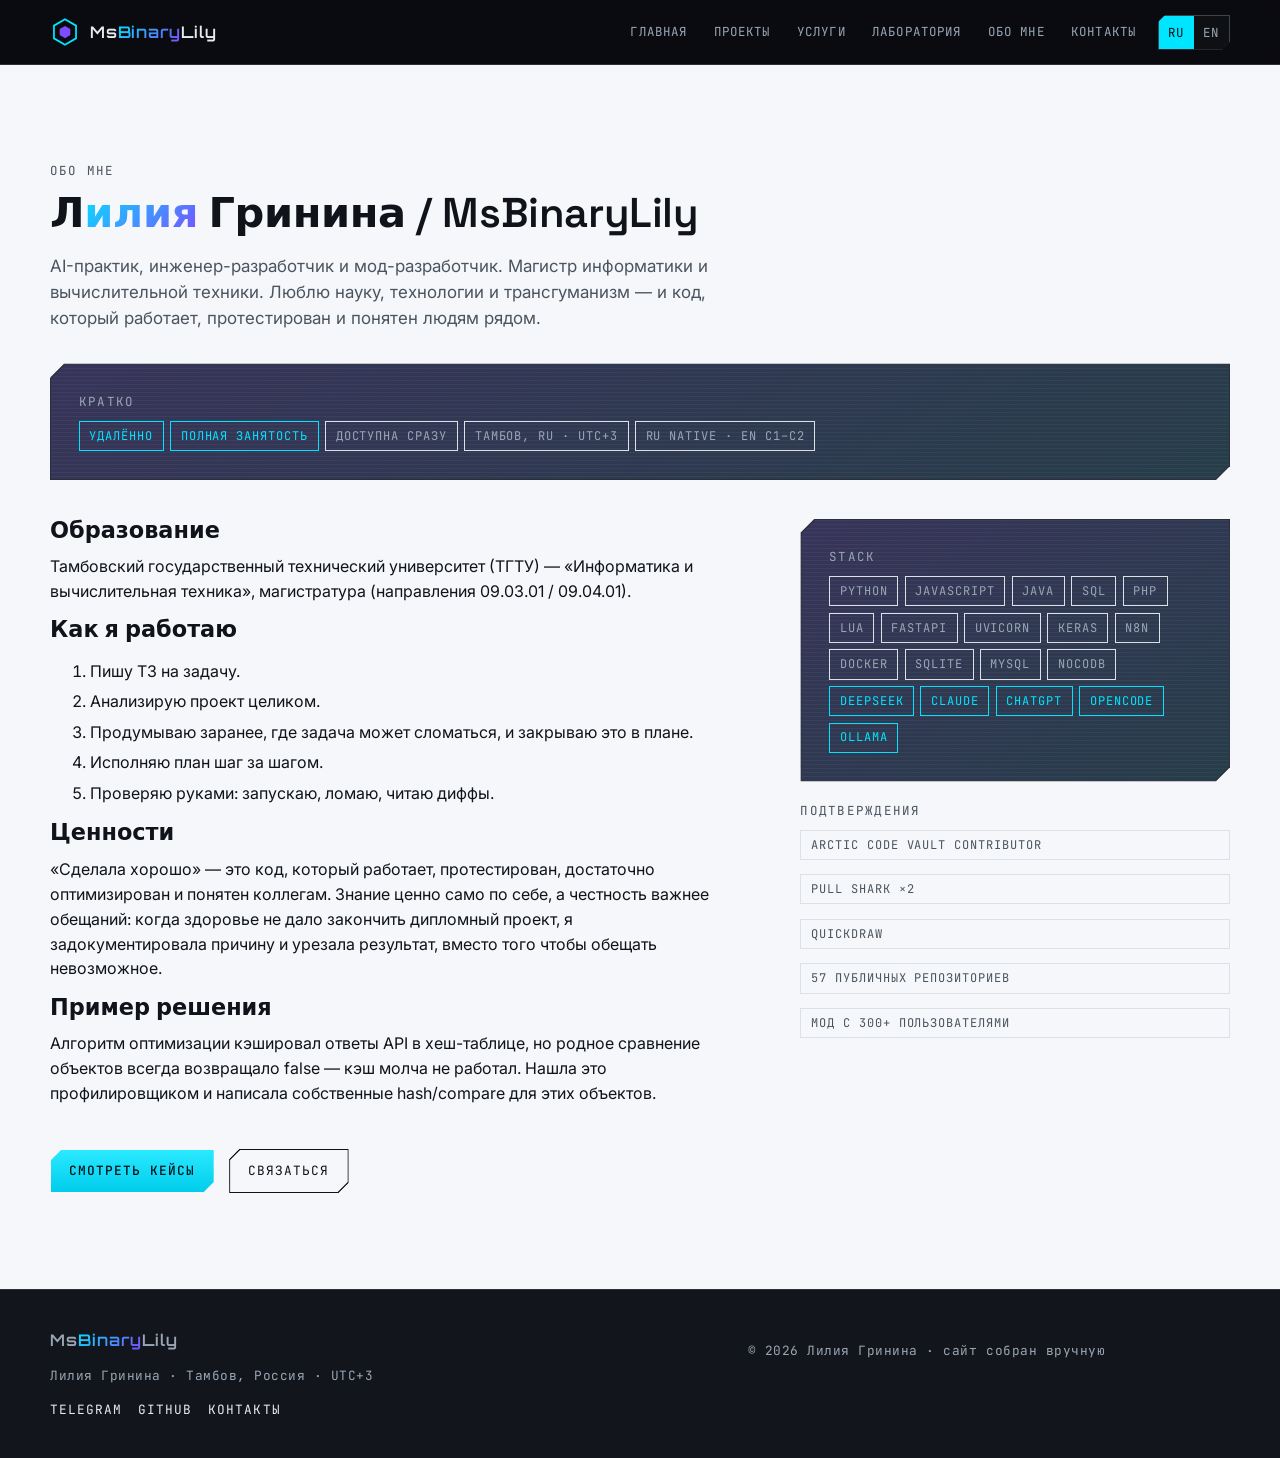
==== about.html @ ace7af65 "Rewrite the client-facing copy: no internal process vocabulary The footer of every page advertised "" ====
<!DOCTYPE html>
<html lang="ru">
<head>
<meta charset="utf-8">
<meta name="viewport" content="width=device-width, initial-scale=1">
<title>Обо мне — MsBinaryLily</title>
<meta name="description" content="Лилия Гринина (MsBinaryLily): образование, стек, ценности, процесс работы с AI-агентами.">
<link rel="icon" href="assets/emblem.svg" type="image/svg+xml">
<link rel="preconnect" href="https://fonts.googleapis.com">
<link rel="preconnect" href="https://fonts.gstatic.com" crossorigin>
<link rel="stylesheet" href="https://fonts.googleapis.com/css2?family=Orbitron:wght@500;600;700&family=Space+Grotesk:wght@400;500;600;700&family=Inter:wght@400;500;600&family=JetBrains+Mono:wght@400;500&display=swap">
<link rel="stylesheet" href="css/main.css">
</head>
<body>
<a class="skip-link" href="#main" data-ru="к содержимому" data-en="skip to content">к содержимому</a>

<header class="site-header">
  <div class="wrap header-inner">
    <a class="brand" href="index.html">
      <svg viewBox="0 0 24 24" aria-hidden="true"><path d="M12 1.8 20.83 6.9v10.2L12 22.2 3.17 17.1V6.9z" fill="none" stroke="#00e5ff" stroke-width="1.4"/><path d="M12 7.1 16.24 9.55v4.9L12 16.9l-4.24-2.45V9.55z" fill="#7c4dff"/></svg>
      <span class="brand-name">Ms<b>Binary</b>Lily</span>
    </a>
    <button class="nav-toggle" type="button" aria-expanded="false" aria-controls="site-nav">
      <span data-ru="меню" data-en="menu">меню</span>
    </button>
    <nav class="nav" id="site-nav" aria-label="Main">
      <a href="index.html" data-ru="главная" data-en="home">главная</a>
      <a href="projects.html" data-ru="проекты" data-en="projects">проекты</a>
      <a href="services.html" data-ru="услуги" data-en="services">услуги</a>
      <a href="laboratory.html" data-ru="лаборатория" data-en="laboratory">лаборатория</a>
      <a href="about.html" data-ru="обо мне" data-en="about">обо мне</a>
      <a href="contact.html" data-ru="контакты" data-en="contact">контакты</a>
      <span class="lang" role="group" aria-label="Language">
        <button type="button" data-lang-btn="ru" aria-pressed="true">RU</button>
        <button type="button" data-lang-btn="en" aria-pressed="false">EN</button>
      </span>
    </nav>
  </div>
</header>

<main id="main">

  <section class="section-panel">
    <div class="wrap">
      <p class="kicker" data-ru="обо мне" data-en="about">обо мне</p>
      <h1 class="page-title" data-ru-html="Л&lt;span class=&quot;holo-text&quot;&gt;илия&lt;/span&gt; Гринина / MsBinaryLily" data-en-html="L&lt;span class=&quot;holo-text&quot;&gt;ilia&lt;/span&gt; Grinina / MsBinaryLily">Л<span class="holo-text">илия</span> Гринина / MsBinaryLily</h1>
      <p class="lede" data-ru="AI-практик, инженер-разработчик и мод-разработчик. Магистр информатики и вычислительной техники. Люблю науку, технологии и трансгуманизм — и код, который работает, протестирован и понятен людям рядом." data-en="AI practitioner, software and automation engineer, mod developer. Master's in computing engineering. I love science, technology and transhumanism — and code that works, is tested, and is understandable to the people next to it.">AI-практик, инженер-разработчик и мод-разработчик.</p>

      <div class="card-grid" style="grid-template-columns:1fr; margin-top:2rem">
        <div class="holo clip ring">
          <p class="kicker" data-ru="кратко" data-en="at a glance">кратко</p>
          <div class="chips">
            <span class="chip chip-neon" data-ru="удалённо" data-en="remote">удалённо</span>
            <span class="chip chip-neon" data-ru="полная занятость" data-en="full-time">полная занятость</span>
            <span class="chip" data-ru="доступна сразу" data-en="available now">доступна сразу</span>
            <span class="chip">Тамбов, RU · UTC+3</span>
            <span class="chip">RU native · EN C1–C2</span>
          </div>
        </div>
      </div>

      <div class="case-body" style="margin-top:2.4rem">
        <div class="prose">
          <h3 data-ru="Образование" data-en="Education">Образование</h3>
          <p data-ru="Тамбовский государственный технический университет (ТГТУ) — «Информатика и вычислительная техника», магистратура (направления 09.03.01 / 09.04.01)." data-en="Tambov State Technical University — Informatics and Computing Engineering, Master&#39;s degree (programmes 09.03.01 / 09.04.01).">ТГТУ, магистратура.</p>

          <h3 data-ru="Как я работаю" data-en="How I work">Как я работаю</h3>
          <ol>
            <li data-ru="Пишу ТЗ на задачу." data-en="Write the spec for the task.">Пишу ТЗ на задачу.</li>
            <li data-ru="Анализирую проект целиком." data-en="Analyse the project as a whole.">Анализирую проект целиком.</li>
            <li data-ru="Продумываю заранее, где задача может сломаться, и закрываю это в плане." data-en="Work out in advance where the work could break, and close it in the plan.">Продумываю заранее, где задача может сломаться, и закрываю это в плане.</li>
            <li data-ru="Исполняю план шаг за шагом." data-en="Execute the plan step by step.">Исполняю план шаг за шагом.</li>
            <li data-ru="Проверяю руками: запускаю, ломаю, читаю диффы." data-en="Verify by hand: run it, break it, read the diffs.">Проверяю руками.</li>
          </ol>

          <h3 data-ru="Ценности" data-en="Values">Ценности</h3>
          <p data-ru="«Сделала хорошо» — это код, который работает, протестирован, достаточно оптимизирован и понятен коллегам. Знание ценно само по себе, а честность важнее обещаний: когда здоровье не дало закончить дипломный проект, я задокументировала причину и урезала результат, вместо того чтобы обещать невозможное." data-en="&#34;Done well&#34; means code that works, is tested, is optimised enough and is readable by teammates. Knowledge has value for its own sake, and honesty beats promises: when my health stopped me finishing a thesis project, I documented why and downscoped the deliverable instead of overpromising.">«Сделала хорошо» — это работающий, проверенный и понятный код.</p>

          <h3 data-ru="Пример решения" data-en="A problem I solved">Пример решения</h3>
          <p data-ru="Алгоритм оптимизации кэшировал ответы API в хеш-таблице, но родное сравнение объектов всегда возвращало false — кэш молча не работал. Нашла это профилировщиком и написала собственные hash/compare для этих объектов." data-en="An optimisation algorithm cached API responses in a hash table, but native object comparison always returned false, silently disabling the cache. I found it with a profiler and wrote a custom hash/compare for those objects.">Кэш молча не работал — нашла профилировщиком, написала свои hash/compare.</p>
        </div>

        <aside class="case-side">
          <div class="holo clip ring">
            <p class="kicker">stack</p>
            <div class="chips">
              <span class="chip">Python</span><span class="chip">JavaScript</span><span class="chip">Java</span>
              <span class="chip">SQL</span><span class="chip">PHP</span><span class="chip">Lua</span>
              <span class="chip">FastAPI</span><span class="chip">Uvicorn</span><span class="chip">Keras</span>
              <span class="chip">n8n</span><span class="chip">Docker</span><span class="chip">SQLite</span>
              <span class="chip">MySQL</span><span class="chip">NocoDB</span>
              <span class="chip chip-neon">DeepSeek</span><span class="chip chip-neon">Claude</span><span class="chip chip-neon">ChatGPT</span>
              <span class="chip chip-neon">OpenCode</span><span class="chip chip-neon">Ollama</span>
            </div>
          </div>
          <div>
            <p class="kicker" data-ru="подтверждения" data-en="credibility">подтверждения</p>
            <ul class="plain-list">
              <li><span class="chip">Arctic Code Vault Contributor</span></li>
              <li><span class="chip">Pull Shark ×2</span></li>
              <li><span class="chip">Quickdraw</span></li>
              <li><span class="chip" data-ru="57 публичных репозиториев" data-en="57 public repositories">57 репозиториев</span></li>
              <li><span class="chip" data-ru="мод с 300+ пользователями" data-en="a mod with 300+ users">мод 300+ пользователей</span></li>
            </ul>
          </div>
        </aside>
      </div>

      <div class="hero-cta">
        <a class="btn btn-primary" href="projects.html" data-ru="смотреть кейсы" data-en="see cases"><span>смотреть кейсы</span></a>
        <a class="btn" href="contact.html" data-ru="связаться" data-en="get in touch"><span>связаться</span></a>
      </div>
    </div>
  </section>

</main>

<footer class="site-footer">
  <div class="wrap footer-grid">
    <div>
      <p class="brand-name" style="margin:0 0 .5rem">Ms<b>Binary</b>Lily</p>
      <p class="footer-meta" data-ru="Лилия Гринина · Тамбов, Россия · UTC+3" data-en="Lilia Grinina · Tambov, Russia · UTC+3">Лилия Гринина · Тамбов, Россия · UTC+3</p>
      <div class="footer-links" style="margin-top:.9rem">
        <a href="https://t.me/MsBinaryLily" rel="noopener">Telegram</a>
        <a href="https://github.com/IonShieldQuad" rel="noopener">GitHub</a>
        <a href="contact.html" data-ru="контакты" data-en="contact">контакты</a>
      </div>
    </div>
    <p class="footer-meta" data-ru="© 2026 Лилия Гринина · сайт собран вручную" data-en="© 2026 Lilia Grinina · hand-built">© 2026 Лилия Гринина · сайт собран вручную</p>
  </div>
</footer>

<script src="data/cases.js"></script>
<script src="js/ambient.js"></script>
<script src="js/site.js"></script>
</body>
</html>
---- css/main.css ----
/* MsBinaryLily portfolio — design system
   Implements specs/design.md (vault: portfolio-site/specs/design.md).
   Tokens first, then components. Responsive-first: mobile layout is the base. */

/* ---------------------------------------------------------------- tokens -- */
:root {
  /* surfaces */
  --panel: #f5f7fa;
  --panel-2: #ffffff;
  --carbon: #0b0c10;
  --carbon-2: #13151c;
  --ink: #10141a;
  --ink-dim: #4a545f;
  --line: #dce1e8;
  --line-dark: #2a2f3a;
  --text-on-dark: #e6ebf2;
  --text-on-dark-dim: #9aa6b4;

  /* neon */
  --neon-cyan: #00e5ff;
  --neon-violet: #7c4dff;
  --neon-soft: rgba(0, 229, 255, 0.16);
  /* the readable form of the neon on light surfaces: full cyan is a fill colour,
     not a text colour (4.5:1 on the card surface is the floor) */
  --neon-ink: #05636f;
  --hologlow: linear-gradient(135deg, #00e5ff 0%, #7c4dff 100%);

  /* binary duality: a cold pole and a hot pole, meeting at violet.
     Used as an accent language (wordmark, ambience, emblem) — not as UI paint. */
  --pole-cold: #2f7bff;
  --pole-hot: #ff3d5e;
  --binary: linear-gradient(90deg, #1f5dff 0%, #7c4dff 46%, #ff2e4d 100%);
  /* deliberately unused as a surface wash — the poles show up in the board's
     energy and nowhere else; kept as tokens so the motif stays documented */
  --binary-soft: linear-gradient(90deg, rgba(31, 93, 255, 0.10) 0%, rgba(124, 77, 255, 0.08) 50%, rgba(255, 46, 77, 0.10) 100%);

  /* type */
  --font-display: "Space Grotesk", "Segoe UI", system-ui, sans-serif;
  --font-tech: "Orbitron", "Space Grotesk", system-ui, sans-serif;  /* wordmark + accents only */
  --font-body: "Inter", "Segoe UI", system-ui, sans-serif;
  --font-mono: "JetBrains Mono", ui-monospace, "Cascadia Mono", monospace;
  --step-display: clamp(2.4rem, 7vw, 5rem);
  --step-h2: clamp(1.6rem, 3.6vw, 2.6rem);
  --step-h3: clamp(1.15rem, 2vw, 1.4rem);
  --step-label: 0.78rem;   /* 12.5px floor for mono labels */

  /* geometry */
  --cut: 14px;
  --cut-lg: 22px;
  --clip: polygon(var(--cut) 0, 100% 0, 100% calc(100% - var(--cut)), calc(100% - var(--cut)) 100%, 0 100%, 0 var(--cut));
  --clip-lg: polygon(var(--cut-lg) 0, 100% 0, 100% calc(100% - var(--cut-lg)), calc(100% - var(--cut-lg)) 100%, 0 100%, 0 var(--cut-lg));
  --clip-btn: polygon(10px 0, 100% 0, 100% calc(100% - 10px), calc(100% - 10px) 100%, 0 100%, 0 10px);
  --gap: clamp(1rem, 3vw, 2rem);
  --page: min(1180px, calc(100% - 2.5rem));
  --header-h: 64px;

  --ease: cubic-bezier(0.22, 0.61, 0.36, 1);
}

*, *::before, *::after { box-sizing: border-box; }

html { scroll-behavior: smooth; -webkit-text-size-adjust: 100%; }

body {
  margin: 0;
  font-family: var(--font-body);
  font-size: 1rem;
  line-height: 1.55;
  color: var(--ink);
  background: var(--carbon);
}

img, svg, canvas { max-width: 100%; display: block; }

a { color: inherit; }

::selection { background: var(--neon-cyan); color: #04121a; }

:focus-visible {
  outline: 2px solid var(--neon-cyan);
  outline-offset: 3px;
}

.skip-link {
  position: absolute; left: -999px; top: 0; z-index: 100;
  background: var(--neon-cyan); color: #04121a; padding: 0.6rem 1rem;
  font-family: var(--font-mono); font-size: 0.8rem;
}
.skip-link:focus { left: 0.5rem; top: 0.5rem; }

/* ------------------------------------------------------------- primitives -- */
.wrap { width: var(--page); margin-inline: auto; }

.clip { clip-path: var(--clip); }
.clip-lg { clip-path: var(--clip-lg); --ring-clip: var(--clip-lg); }

/* Bordered clipped surface.
   `clip-path` cuts a normal CSS border clean off across the diagonal, so the
   border is drawn as two stacked layers instead: ::before is the rim, ::after
   the surface on top of it, both clipped to the same polygon. Content is lifted
   above them with .ring > *. */
.ring {
  position: relative;
  border: 0 !important;
  background: none !important;
}
.ring::before,
.ring::after {
  content: "";
  position: absolute;
  pointer-events: none;
  clip-path: var(--ring-clip, var(--clip));
}
.ring::before { inset: 0; background: var(--ring-color, var(--line)); }
.ring::after { inset: 1px; background: var(--ring-surface, var(--panel-2)); }
.ring > * { position: relative; z-index: 1; }

.kicker {
  font-family: var(--font-mono);
  font-size: var(--step-label);
  letter-spacing: 0.18em;
  text-transform: uppercase;
  color: var(--ink-dim);
  margin: 0 0 0.6rem;
}
/* dark-surface contexts: the class that exists in the markup is `section-carbon`,
   so the kicker switch has to be keyed on it (and on the case head) — the old
   `.carbon` / `.on-carbon` selectors never matched anything */
.section-carbon .kicker, .hero .kicker, .case-head .kicker { color: var(--neon-cyan); }

.holo-text {
  background: var(--hologlow);
  -webkit-background-clip: text;
  background-clip: text;
  color: transparent;
}

/* the wordmark keeps the existing cool accent; the cold/hot poles are reserved
   for the energy in the board, so the page never shouts in two colours at once */
.binary-text {
  background: var(--hologlow);
  -webkit-background-clip: text;
  background-clip: text;
  color: transparent;
}

.hairline { border: 0; border-top: 1px solid var(--line); margin: 0; }

section { padding-block: clamp(3.2rem, 8vw, 6rem); }
.section-panel { background: var(--panel); color: var(--ink); }
.section-carbon { background: var(--carbon); color: var(--text-on-dark); }
.section-carbon a { color: var(--text-on-dark); }

h1, h2, h3 { font-family: var(--font-display); font-weight: 600; line-height: 1.1; margin: 0 0 0.7rem; }
h2 { font-size: var(--step-h2); letter-spacing: -0.01em; }
h3 { font-size: var(--step-h3); }
/* a page's own top heading is an <h1>: keep the section-title scale so promoting
   it from <h2> does not resize the page */
h1.page-title { font-size: var(--step-h2); letter-spacing: -0.01em; }
.lede { font-size: 1.06rem; max-width: 62ch; color: var(--ink-dim); }
.section-carbon .lede { color: var(--text-on-dark-dim); }

/* ---------------------------------------------------------------- buttons -- */
.btn {
  --btn-fg: var(--ink);
  --ring-color: var(--ink);
  --ring-surface: var(--panel);
  --ring-clip: var(--clip-btn);
  position: relative;
  display: inline-flex;
  font-family: var(--font-mono);
  font-size: 0.8rem;   /* 12.8px */
  letter-spacing: 0.08em;
  text-transform: uppercase;
  text-decoration: none;
  color: var(--btn-fg);
  border: 0;
  padding: 0;
  clip-path: var(--clip-btn);
  transition: filter 0.25s var(--ease), color 0.2s var(--ease);
  cursor: pointer;
}
.btn::before,
.btn::after {
  content: "";
  position: absolute;
  pointer-events: none;
  clip-path: var(--clip-btn);
}
.btn::before { inset: 0; background: var(--ring-color); }
.btn::after { inset: 1px; background: var(--ring-surface); }
/* the label must sit above the two layers */
.btn > span {
  position: relative;
  z-index: 1;
  display: inline-flex;
  align-items: center;
  gap: 0.5rem;
  min-height: 44px;
  padding: 0.7rem 1.2rem;
}
.btn:hover { --ring-color: var(--neon-cyan); filter: drop-shadow(0 0 10px var(--neon-soft)); }
.btn-primary {
  --ring-color: rgba(255, 255, 255, 0.38);   /* a real rim, so the cut corner reads stroked */
  /* a shade, not a rainbow: the board is the spectacle, the button is a control */
  --ring-surface: linear-gradient(180deg, #2ae9ff 0%, #00cdec 100%);
  color: #04121a;
  font-weight: 500;
}
.btn-primary:hover { filter: drop-shadow(0 0 16px rgba(0, 229, 255, 0.4)); }
.hero .btn, .section-carbon .btn {
  --btn-fg: var(--text-on-dark);
  --ring-color: var(--text-on-dark);
  --ring-surface: var(--carbon);   /* the button plate sits on the carbon surface */
}
/* the primary keeps its gradient plate and dark label on dark surfaces too */
.hero .btn { --ring-color: rgba(0, 229, 255, 0.5); }   /* ghost stays on-palette */
.hero .btn-primary, .section-carbon .btn-primary {
  --ring-color: rgba(255, 255, 255, 0.38);
  --ring-surface: linear-gradient(180deg, #2ae9ff 0%, #00cdec 100%);
  color: #04121a;
}
.btn-ghost { border-color: var(--line-dark); }

/* ------------------------------------------------------------------ chips -- */
.chip {
  display: inline-block;
  font-family: var(--font-mono);
  font-size: 0.75rem;   /* 12px */
  letter-spacing: 0.08em;
  text-transform: uppercase;
  padding: 0.3rem 0.6rem;
  border: 1px solid var(--line);
  color: var(--ink-dim);
  white-space: nowrap;
}
.chip-neon { border-color: var(--neon-cyan); color: var(--neon-ink); }
.section-carbon .chip { border-color: var(--line-dark); color: var(--text-on-dark-dim); }
.section-carbon .chip-neon { border-color: var(--neon-cyan); color: var(--neon-cyan); }
.chips { display: flex; flex-wrap: wrap; gap: 0.4rem; }

/* ----------------------------------------------------------------- header -- */
.site-header {
  position: sticky; top: 0; z-index: 40;
  background: rgba(11, 12, 16, 0.58);
  backdrop-filter: blur(16px) saturate(1.35);
  border-bottom: 1px solid var(--line-dark);
  color: var(--text-on-dark);
}
.header-inner {
  display: flex; align-items: center; gap: 1rem;
  min-height: var(--header-h);
}
.brand { display: flex; align-items: center; gap: 0.6rem; text-decoration: none; }
.brand svg { width: 30px; height: 30px; }
.brand-name {
  font-family: var(--font-tech);
  font-size: 1rem; letter-spacing: 0.06em; font-weight: 600;
}
.brand-name b {
  background: var(--hologlow);
  -webkit-background-clip: text;
  background-clip: text;
  color: transparent;
  font-weight: 600;
}
.nav { margin-left: auto; display: flex; align-items: center; gap: 0.25rem; }
.nav a {
  font-family: var(--font-mono);
  font-size: 0.78rem; letter-spacing: 0.09em; text-transform: uppercase;
  text-decoration: none; color: var(--text-on-dark-dim);
  padding: 0.55rem 0.7rem;
  clip-path: polygon(8px 0, 100% 0, 100% calc(100% - 8px), calc(100% - 8px) 100%, 0 100%, 0 8px);
}
.nav a:hover { color: var(--text-on-dark); background: rgba(0, 229, 255, 0.1); }
.nav a[aria-current="page"] { color: var(--neon-cyan); background: rgba(0, 229, 255, 0.12); }

/* the language switch: a plain 1px border is cut off along the clip-path chamfers,
   so the frame is a clipped fill inset by 1px of padding instead — complete rim on
   every side, including the two diagonals, with both halves sitting inside it */
.lang {
  --lang-clip: polygon(8px 0, 100% 0, 100% calc(100% - 8px), calc(100% - 8px) 100%, 0 100%, 0 8px);
  --lang-line: #3d4553;
  --lang-surface: rgba(11, 12, 16, 0.92);
  position: relative; display: inline-flex; margin-left: 0.4rem;
  clip-path: var(--lang-clip);
  background: var(--lang-line);
  padding: 1px;
}
.lang > button { position: relative; z-index: 1; }
.lang button {
  font-family: var(--font-mono); font-size: 0.78rem; letter-spacing: 0.08em;
  background: var(--lang-surface); color: var(--text-on-dark-dim);
  border: 0; padding: 0.5rem 0.6rem; cursor: pointer;
}
.lang button:hover { color: var(--text-on-dark); }
.lang button[aria-pressed="true"] { background: var(--neon-cyan); color: #04121a; }

.nav-toggle {
  display: none; margin-left: auto;
  background: transparent; color: var(--text-on-dark);
  border: 1px solid var(--line-dark); min-height: 44px; padding: 0.55rem 0.9rem;
  font-family: var(--font-mono); font-size: 0.78rem; letter-spacing: 0.1em;
  text-transform: uppercase; cursor: pointer;
}

/* ------------------------------------------------------------------- hero -- */
.hero {
  position: relative; overflow: hidden;
  background: var(--carbon); color: var(--text-on-dark);
  padding-block: clamp(2.5rem, 6vw, 4.5rem);
  /* a hero that fills the first screen: header height + one viewport */
  min-height: calc(100vh - var(--header-h));
  min-height: calc(100svh - var(--header-h));
  display: grid;
  align-items: center;
}
#ambient { position: absolute; inset: 0; width: 100%; height: 100%; opacity: 0.95; }
/* the plate is textured now, so the copy sits on a scrim rather than on black:
   dense on the left where the text is, open on the right where the plate and the
   emblem show through. pointer-events:none keeps the canvas interactive. */
.hero::after {
  content: ""; position: absolute; inset: 0; z-index: 0; pointer-events: none;
  background: linear-gradient(100deg,
    rgba(11, 12, 16, 0.90) 0%, rgba(11, 12, 16, 0.54) 46%, rgba(11, 12, 16, 0) 76%);
}
@media (max-width: 899px) {
  .hero::after {
    background: linear-gradient(180deg, rgba(11, 12, 16, 0.62) 0%, rgba(11, 12, 16, 0.82) 100%);
  }
}
.hero-fallback {
  position: absolute; inset: 0;
  background:
    /* greeble grid: fine rules + a coarser cell so the backdrop reads as structure */
    /* a black board, not a colour field: faint structure plus two very quiet
       glows. Colour belongs to the energy, not to the ground. */
    repeating-linear-gradient(to right, rgba(0, 229, 255, 0.045) 0 1px, transparent 1px 96px),
    repeating-linear-gradient(to bottom, rgba(0, 229, 255, 0.045) 0 1px, transparent 1px 96px),
    repeating-linear-gradient(to right, rgba(226, 238, 248, 0.014) 0 1px, transparent 1px 24px),
    linear-gradient(180deg, #0b0c10 0%, #0d0f15 55%, #0b0c10 100%),
    radial-gradient(38% 46% at 82% 16%, rgba(124, 77, 255, 0.10), transparent 72%),
    radial-gradient(40% 48% at 8% 88%, rgba(0, 229, 255, 0.07), transparent 74%);
  opacity: 1;
}
.hero > .wrap { position: relative; z-index: 1; }
.hero-grid { display: grid; gap: var(--gap); }
.hero h1 {
  font-family: var(--font-tech);
  font-size: var(--step-display);
  font-weight: 600;
  letter-spacing: 0.005em;
  margin: 0 0 1rem;
}
.hero h1 .holo-text { padding-inline: 0.03em; }
.hero .lede { color: #c4cdd9; }
.hero-cta { display: flex; flex-wrap: wrap; gap: 0.9rem; margin-top: 1.8rem; }

/* credibility strip: fills the hero's lower band with facts, not decoration */
.hero-stats {
  display: flex; flex-wrap: wrap; gap: clamp(1.2rem, 4vw, 2.6rem);
  margin-top: clamp(1.8rem, 4vw, 2.6rem);
  padding-top: 1.4rem;
  border-top: 1px solid var(--line-dark);
}
.hero-stats div { display: grid; gap: 0.15rem; }
.hero-stats b {
  font-family: var(--font-tech);
  font-size: 1.5rem; font-weight: 600; line-height: 1;
  color: var(--text-on-dark);
}
.hero-stats span {
  font-family: var(--font-mono); font-size: 0.78rem; letter-spacing: 0.06em;
  color: var(--text-on-dark-dim);
}
.hero-emblem { width: min(390px, 76vw); justify-self: center; filter: drop-shadow(0 0 34px rgba(0, 229, 255, 0.28)); }

/* ----------------------------------------------------------------- ticker -- */
.ticker {
  border-block: 1px solid var(--line-dark);
  background: var(--carbon-2);
  overflow: hidden;
  padding-block: 0.7rem;
}
.ticker-track {
  display: flex; gap: 2.2rem; width: max-content;
  font-family: var(--font-mono); font-size: 0.78rem; letter-spacing: 0.12em;
  text-transform: uppercase; color: var(--text-on-dark-dim);
  animation: marquee 34s linear infinite;
}
.ticker-track span::after { content: " ◆"; color: var(--neon-cyan); }
@keyframes marquee { to { transform: translateX(-50%); } }

/* ------------------------------------------------------------------ cards -- */
.card-grid {
  display: grid; gap: var(--gap);
  grid-template-columns: 1fr;
}
.card {
  --ring-color: var(--line);
  --ring-surface: var(--panel-2);
  position: relative;
  display: flex; flex-direction: column; gap: 0.7rem;
  padding: 1.3rem 1.3rem 1.5rem;
  text-decoration: none;
  color: inherit;
  transition: transform 0.25s var(--ease), filter 0.25s var(--ease);
}
.card:hover {
  --ring-color: var(--neon-cyan);
  transform: translateY(-3px);
  filter: drop-shadow(0 10px 24px rgba(11, 12, 16, 0.16));
}
.card-top { display: flex; align-items: center; justify-content: space-between; gap: 0.6rem; }
.card-hex { width: 26px; height: 26px; color: var(--neon-violet); }
.card h3 { margin: 0; }
.card p { margin: 0; color: var(--ink-dim); font-size: 0.94rem; }
.card .chips { margin-top: auto; padding-top: 0.6rem; }
.card-flag {
  font-family: var(--font-mono); font-size: 0.75rem; letter-spacing: 0.1em;
  text-transform: uppercase; color: var(--neon-ink);
  border: 1px solid var(--neon-cyan); padding: 0.2rem 0.45rem;
}

.section-carbon .card { --ring-color: var(--line-dark); --ring-surface: var(--carbon-2); color: var(--text-on-dark); }
.section-carbon .card p { color: var(--text-on-dark-dim); }
.section-carbon .card-flag { color: var(--neon-cyan); }

/* --------------------------------------------------------------- holo block -- */
.holo {
  --ring-color: var(--line-dark);
  --ring-surface:
    repeating-linear-gradient(to bottom, rgba(255, 255, 255, 0.045) 0 1px, transparent 1px 4px),
    linear-gradient(150deg, rgba(124, 77, 255, 0.16), rgba(0, 229, 255, 0.08));
  position: relative;
  padding: clamp(1.1rem, 3vw, 1.8rem);
  backdrop-filter: blur(6px);
}
/* the ring surface is translucent, so the dark ring colour shows through as the
   plate: a `.holo.ring` block sits on a dark surface and takes the dark-surface
   tokens. A bare `.holo` has no plate at all (the case sidebar uses it), so it
   must keep inheriting whatever surface its section provides. */
.holo.ring { color: var(--text-on-dark); }
.holo.ring .kicker, .holo.ring .lede, .holo.ring .footer-meta, .holo.ring p { color: var(--text-on-dark-dim); }
.holo.ring .chip { color: var(--text-on-dark-dim); }
.holo.ring .chip-neon { color: var(--neon-cyan); }

/* ------------------------------------------------------------------- lists -- */
.plain-list { list-style: none; margin: 0; padding: 0; display: grid; gap: 0.9rem; }
.plain-list li { display: grid; gap: 0.35rem; }
/* documentation chips carry long one-line strings: let them wrap instead of
   pushing the page sideways on a 360px screen */
.plain-list .chip { white-space: normal; max-width: 100%; }

.prose { max-width: 68ch; }
.prose p { margin: 0 0 0.9rem; }
.prose ul { margin: 0 0 0.9rem; padding-left: 1.1rem; }
.prose li { margin-bottom: 0.35rem; }
.prose code {
  font-family: var(--font-mono); font-size: 0.86em;
  background: rgba(0, 229, 255, 0.1); padding: 0.1em 0.35em;
}
.prose h4 { font-family: var(--font-display); margin: 1.4rem 0 0.5rem; }

/* -------------------------------------------------------------- case page -- */
.case-head { background: var(--carbon); color: var(--text-on-dark); padding-block: clamp(2rem, 5vw, 3.4rem); }
/* the case head is a carbon band, so its children need the dark-surface tokens —
   the light-surface defaults left the lede and the chips at ~2.5:1 */
.case-head .lede { color: var(--text-on-dark-dim); }
.case-head .chip { border-color: var(--line-dark); color: var(--text-on-dark-dim); }
.case-head .chip-neon { border-color: var(--neon-cyan); color: var(--neon-cyan); }
.case-head .chips { margin-top: 1rem; }
.case-body { display: grid; gap: clamp(1.6rem, 4vw, 2.6rem); }
.case-section h2 {
  font-size: 1.05rem; font-family: var(--font-mono); font-weight: 500;
  letter-spacing: 0.18em; text-transform: uppercase;
  color: var(--ink-dim); margin-bottom: 0.7rem;
}
.case-stat {
  display: grid; gap: 0.4rem;
  border-left: 2px solid var(--neon-cyan);
  padding-left: 1rem;
}
.evidence { display: grid; gap: 0.45rem; list-style: none; padding: 0; margin: 0; }
.evidence a { font-family: var(--font-mono); font-size: 0.82rem; word-break: break-word; overflow-wrap: anywhere; }
.pager { display: flex; justify-content: space-between; gap: 1rem; flex-wrap: wrap; border-top: 1px solid var(--line); padding-top: 1.4rem; }
.pager a { font-family: var(--font-mono); font-size: 0.8rem; text-decoration: none; letter-spacing: 0.06em; }
.pager a:hover { color: var(--neon-violet); }

/* --------------------------------------------------------------- timeline -- */
.timeline { display: grid; gap: 1.1rem; }
.timeline-item { display: grid; gap: 0.25rem; border-left: 1px solid var(--line); padding-left: 1rem; }
.timeline-item time { font-family: var(--font-mono); font-size: 0.78rem; letter-spacing: 0.08em; color: var(--ink-dim); text-transform: uppercase; }

/* ------------------------------------------------------------------- misc -- */
.capacity-note {
  font-family: var(--font-mono); font-size: 0.8rem;
  border: 1px dashed var(--neon-cyan); color: #0a6f82;
  padding: 0.6rem 0.8rem;
}
.notice {
  font-family: var(--font-mono); font-size: 0.8rem; letter-spacing: 0.04em;
  border-left: 2px solid var(--neon-violet); background: rgba(124, 77, 255, 0.07);
  padding: 0.55rem 0.8rem; margin: 0 0 1.2rem;
}
.empty-state { font-family: var(--font-mono); font-size: 0.84rem; color: var(--ink-dim); }

/* -------------------------------------------------------------- lab stage -- */
/* An experiment shown on its own: the same plate as the hero, without the copy
   sitting on top of it. */
.lab-stage {
  position: relative; overflow: hidden; margin-top: 2rem;
  background: var(--carbon); border: 1px solid var(--line-dark);
  height: clamp(340px, 58vh, 640px);
}
.lab-stage canvas { position: absolute; inset: 0; width: 100%; height: 100%; }
.lab-badge {
  position: absolute; left: 0; bottom: 0; z-index: 1;
  font-family: var(--font-mono); font-size: 0.75rem; letter-spacing: 0.12em;
  text-transform: uppercase; color: var(--text-on-dark-dim);
  background: rgba(11, 12, 16, 0.74);
  border-top: 1px solid var(--line-dark); border-right: 1px solid var(--line-dark);
  padding: 0.45rem 0.7rem;
}
.lab-controls { display: flex; flex-wrap: wrap; gap: 0.5rem; margin-top: 1.1rem; }
/* the controls row sits on the light panel, not on the dark stage, so it takes the
   light-surface tokens (it was styled for the carbon plate and read at ~1.7:1) */
.lab-controls button {
  font-family: var(--font-mono); font-size: 0.76rem; letter-spacing: 0.08em;
  text-transform: uppercase; background: transparent; color: var(--ink-dim);
  border: 1px solid var(--line); padding: 0.55rem 0.85rem; cursor: pointer;
  clip-path: var(--clip-btn);
}
.lab-controls button:hover { color: var(--ink); border-color: var(--neon-cyan); }
.lab-controls button[aria-pressed="true"] { background: var(--neon-cyan); color: #04121a; border-color: var(--neon-cyan); }
.lab-controls button[data-act] { border-color: var(--neon-violet); color: #5b32d6; }
.lab-spec { display: grid; gap: var(--gap); margin-top: 2.4rem; }
@media (min-width: 900px) { .lab-spec { grid-template-columns: repeat(2, minmax(0, 1fr)); } }

.reveal { opacity: 0; transform: translateY(14px); }
.reveal.is-visible { opacity: 1; transform: none; transition: opacity 0.6s var(--ease), transform 0.6s var(--ease); }

/* ----------------------------------------------------------------- footer -- */
.site-footer { background: var(--carbon-2); color: var(--text-on-dark-dim); padding-block: 2.4rem; border-top: 1px solid var(--line-dark); }
.footer-grid { display: grid; gap: 1.4rem; }
.site-footer a { color: var(--text-on-dark); text-decoration: none; }
.site-footer a:hover { color: var(--neon-cyan); }
.footer-links { display: flex; flex-wrap: wrap; gap: 1rem; font-family: var(--font-mono); font-size: 0.8rem; letter-spacing: 0.08em; text-transform: uppercase; }
.footer-meta { font-family: var(--font-mono); font-size: 0.8rem; letter-spacing: 0.04em; }

/* ------------------------------------------------------------ responsive -- */
@media (min-width: 640px) {
  .card-grid { grid-template-columns: repeat(2, 1fr); }
  .footer-grid { grid-template-columns: 1.4fr 1fr; align-items: start; }
}
@media (min-width: 900px) {
  .hero-grid { grid-template-columns: 1.35fr 1fr; align-items: center; }
  .card-grid { grid-template-columns: repeat(3, 1fr); }
  .case-body { grid-template-columns: minmax(0, 1.65fr) minmax(240px, 1fr); align-items: start; }
  .case-side { position: sticky; top: calc(var(--header-h) + 1.2rem); display: grid; gap: 1.2rem; }
}
@media (max-width: 899px) {
  .hero-cta { flex-direction: column; align-items: stretch; }
  .hero-cta .btn { justify-content: center; }
  .nav {
    display: none; position: absolute; left: 0; right: 0; top: var(--header-h);
    flex-direction: column; align-items: stretch; gap: 0;
    background: rgba(11, 12, 16, 0.97); border-bottom: 1px solid var(--line-dark);
    padding: 0.5rem 1rem 1rem;
  }
  .nav.is-open { display: flex; }
  .nav a { padding: 0.9rem 0.4rem; border-bottom: 1px solid var(--line-dark); }
  .lang { margin: 0.7rem 0 0; align-self: flex-start; }
  .nav-toggle { display: block; }
}

@media (prefers-reduced-motion: reduce) {
  html { scroll-behavior: auto; }
  .ticker-track { animation: none; }
  .card, .btn { transition: none; }
  .reveal { opacity: 1; transform: none; }
  #ambient { display: none; }
}
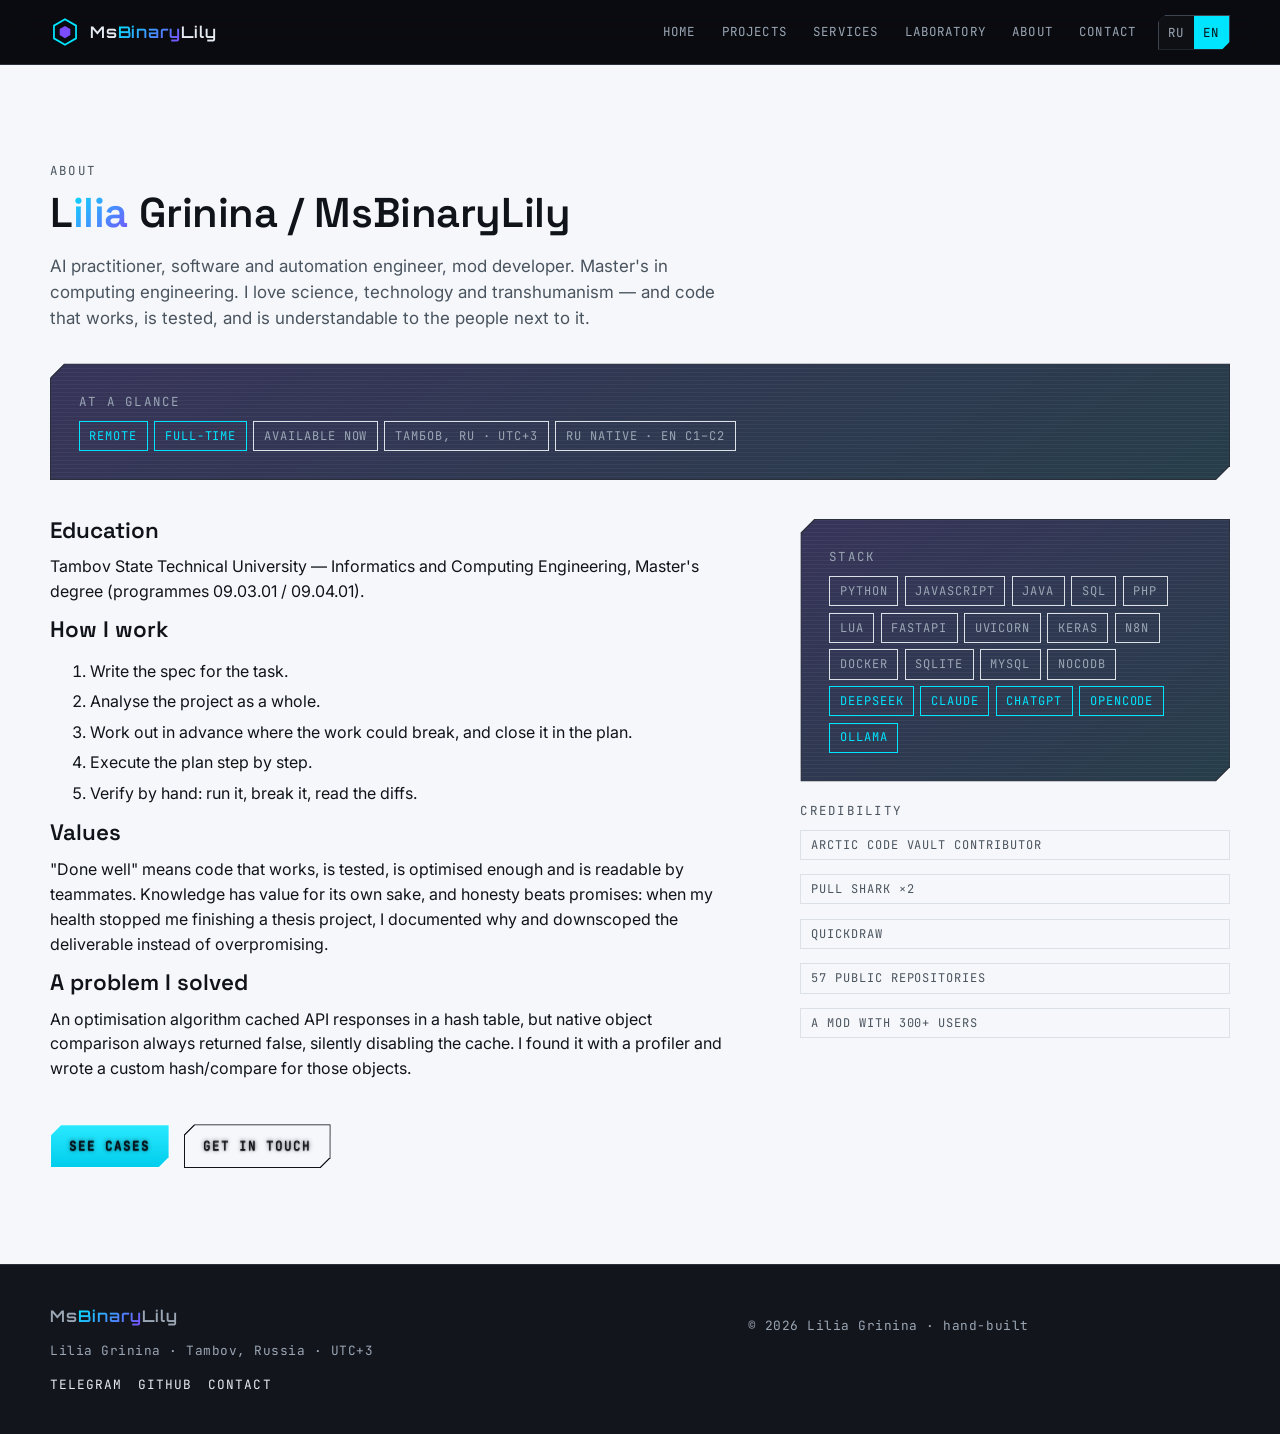
==== commit 675202a7: "Follow the browser language until a choice is stored, and keep the hero halo tight - no stored choic" ====
--- a/about.html
+++ b/about.html
@@ -1,5 +1,5 @@
 <!DOCTYPE html>
-<html lang="ru">
+<html lang="ru" data-title-ru="Обо мне — MsBinaryLily" data-title-en="About — MsBinaryLily" data-desc-ru="Лилия Гринина (MsBinaryLily): образование, стек, ценности, процесс работы с AI-агентами." data-desc-en="Lilia Grinina (MsBinaryLily): education, stack, values, and how I work with AI agents.">
 <head>
 <meta charset="utf-8">
 <meta name="viewport" content="width=device-width, initial-scale=1">
--- a/css/main.css
+++ b/css/main.css
@@ -315,20 +315,42 @@
   display: grid;
   align-items: center;
 }
-#ambient { position: absolute; inset: 0; width: 100%; height: 100%; opacity: 0.95; }
+/* full opacity: the fallback sits behind this canvas, so the 0.95 blend was
+   costing a full-screen composite pass per frame for nothing */
+#ambient { position: absolute; inset: 0; width: 100%; height: 100%; }
 /* the plate is textured now, so the copy sits on a scrim rather than on black:
    dense on the left where the text is, open on the right where the plate and the
    emblem show through. pointer-events:none keeps the canvas interactive. */
 .hero::after {
   content: ""; position: absolute; inset: 0; z-index: 0; pointer-events: none;
   background: linear-gradient(100deg,
-    rgba(11, 12, 16, 0.90) 0%, rgba(11, 12, 16, 0.54) 46%, rgba(11, 12, 16, 0) 76%);
-}
+    rgba(11, 12, 16, 0.95) 0%, rgba(11, 12, 16, 0.88) 30%, rgba(11, 12, 16, 0.72) 46%,
+    rgba(11, 12, 16, 0.34) 64%, rgba(11, 12, 16, 0.08) 80%, rgba(11, 12, 16, 0) 90%);
+}
+/* A scrim cannot guarantee contrast over a moving, faceted plate (measured: the
+   plate still peaks near p99 90 under the copy), so the glyphs carry their own dark
+   halo — but a TIGHT one. The old 14px/26px layers feathered 26px past every glyph
+   and read as a smudge on the plate rather than as a clean edge. One hairline offset
+   plus a narrow glow: the thick headline strokes need only the edge, the small dim
+   copy needs the wider one. */
+.hero h1 {
+  text-shadow: 0 1px 1px rgba(6, 8, 13, 0.9), 0 0 2px rgba(6, 8, 13, 0.55);
+}
+.hero .kicker, .hero .lede, .hero-stats b, .hero-stats span, .hero-cta .btn span {
+  text-shadow: 0 1px 1px rgba(6, 8, 13, 0.95), 0 0 4px rgba(6, 8, 13, 0.8);
+}
+/* the gradient-clipped wordmark must not carry the halo: its glyphs are
+   transparent, so a text-shadow paints a dark copy OF the word behind it and the
+   headline reads doubled */
+.hero h1 .binary-text { text-shadow: none; }
 @media (max-width: 899px) {
   .hero::after {
     background: linear-gradient(180deg, rgba(11, 12, 16, 0.62) 0%, rgba(11, 12, 16, 0.82) 100%);
   }
 }
+/* while the ambience is live it paints the same scrim into its plate layer,
+   under the seams — so the current stays bright instead of being dimmed too */
+.hero.is-live::after { background: none; }
 .hero-fallback {
   position: absolute; inset: 0;
   background:
@@ -373,7 +395,32 @@
   font-family: var(--font-mono); font-size: 0.78rem; letter-spacing: 0.06em;
   color: var(--text-on-dark-dim);
 }
-.hero-emblem { width: min(390px, 76vw); justify-self: center; filter: drop-shadow(0 0 34px rgba(0, 229, 255, 0.28)); }
+/* The hero mark is a painted cut-out that sits on the animated plate rather than
+   replacing it: the halo keeps a dark pocket under the artwork so the mark stays
+   readable while the seam currents keep running behind it. */
+.hero-visual {
+  position: relative; justify-self: center;
+  display: grid; place-items: center;
+  width: min(430px, 78vw);
+}
+.hero-visual-halo {
+  position: absolute; inset: -20% -12%;
+  background: radial-gradient(58% 54% at 50% 50%,
+    rgba(11, 12, 16, 0.9) 0%, rgba(11, 12, 16, 0.84) 48%, rgba(11, 12, 16, 0.5) 72%,
+    rgba(11, 12, 16, 0.16) 88%, rgba(11, 12, 16, 0) 100%);
+  pointer-events: none;
+}
+/* The mark stays readable by EMITTING light, not by hiding the plate: the drop
+   shadows are the cyan/red poles the artwork itself uses, so it reads on top of
+   whatever the seam currents are doing behind it. */
+.hero-logo {
+  position: relative; width: 100%; height: auto; opacity: 0.99;
+  filter: brightness(1.07) contrast(1.05) saturate(1.06)
+          drop-shadow(0 0 14px rgba(0, 229, 255, 0.38)) drop-shadow(0 0 34px rgba(255, 61, 94, 0.20));
+}
+@media (min-width: 900px) {
+  .hero-visual { justify-self: end; width: min(520px, 41vw); }
+}
 
 /* ----------------------------------------------------------------- ticker -- */
 .ticker {
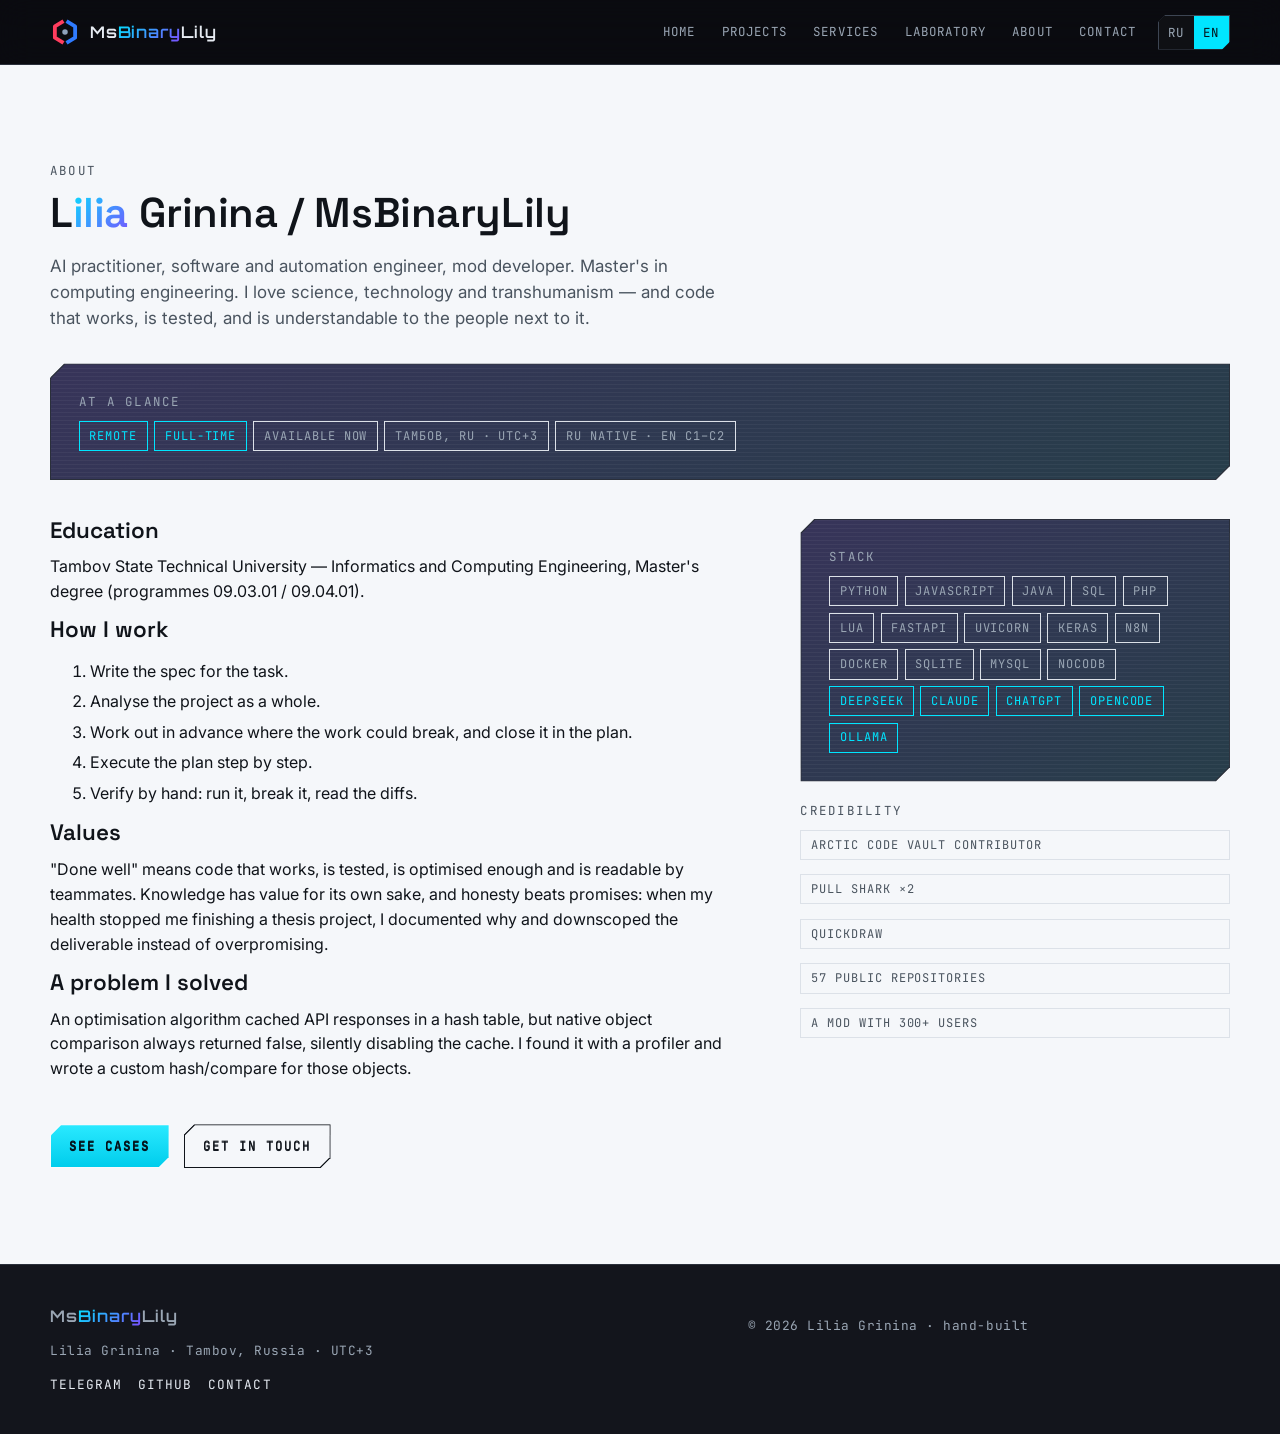
==== commit 2d9af1ce: "Ship the vortex mark (blue/red, hexagonal arms) and a blur-free halo - new mark: two arms laid along" ====
--- a/about.html
+++ b/about.html
@@ -6,6 +6,10 @@
 <title>Обо мне — MsBinaryLily</title>
 <meta name="description" content="Лилия Гринина (MsBinaryLily): образование, стек, ценности, процесс работы с AI-агентами.">
 <link rel="icon" href="assets/emblem.svg" type="image/svg+xml">
+<link rel="icon" href="assets/favicon-32.png" sizes="32x32" type="image/png">
+<link rel="icon" href="assets/favicon-16.png" sizes="16x16" type="image/png">
+<link rel="apple-touch-icon" href="assets/apple-touch-icon.png">
+<meta name="theme-color" content="#0b0c10">
 <link rel="preconnect" href="https://fonts.googleapis.com">
 <link rel="preconnect" href="https://fonts.gstatic.com" crossorigin>
 <link rel="stylesheet" href="https://fonts.googleapis.com/css2?family=Orbitron:wght@500;600;700&family=Space+Grotesk:wght@400;500;600;700&family=Inter:wght@400;500;600&family=JetBrains+Mono:wght@400;500&display=swap">
@@ -17,7 +21,7 @@
 <header class="site-header">
   <div class="wrap header-inner">
     <a class="brand" href="index.html">
-      <svg viewBox="0 0 24 24" aria-hidden="true"><path d="M12 1.8 20.83 6.9v10.2L12 22.2 3.17 17.1V6.9z" fill="none" stroke="#00e5ff" stroke-width="1.4"/><path d="M12 7.1 16.24 9.55v4.9L12 16.9l-4.24-2.45V9.55z" fill="#7c4dff"/></svg>
+      <svg viewBox="0 0 24 24" aria-hidden="true"><g transform="translate(12 12) scale(.9) translate(-12 -12)" fill="none" stroke-width="3.4" stroke-linejoin="round"><path d="M13.35 2.41 21 7v10l-7.65 4.59" stroke="#2f7bff"/><path d="M10.65 21.59 3 17V7l7.65-4.59" stroke="#ff3d5e"/></g><circle cx="12" cy="12" r="2.2" fill="#8fa2bb"/></svg>
       <span class="brand-name">Ms<b>Binary</b>Lily</span>
     </a>
     <button class="nav-toggle" type="button" aria-expanded="false" aria-controls="site-nav">
--- a/css/main.css
+++ b/css/main.css
@@ -328,16 +328,12 @@
     rgba(11, 12, 16, 0.34) 64%, rgba(11, 12, 16, 0.08) 80%, rgba(11, 12, 16, 0) 90%);
 }
 /* A scrim cannot guarantee contrast over a moving, faceted plate (measured: the
-   plate still peaks near p99 90 under the copy), so the glyphs carry their own dark
-   halo — but a TIGHT one. The old 14px/26px layers feathered 26px past every glyph
-   and read as a smudge on the plate rather than as a clean edge. One hairline offset
-   plus a narrow glow: the thick headline strokes need only the edge, the small dim
-   copy needs the wider one. */
-.hero h1 {
-  text-shadow: 0 1px 1px rgba(6, 8, 13, 0.9), 0 0 2px rgba(6, 8, 13, 0.55);
-}
-.hero .kicker, .hero .lede, .hero-stats b, .hero-stats span, .hero-cta .btn span {
-  text-shadow: 0 1px 1px rgba(6, 8, 13, 0.95), 0 0 4px rgba(6, 8, 13, 0.8);
+   plate still peaks near p99 90 under the copy), so the glyphs keep a dark edge — a
+   HARD one. Any blur reads as fog on the plate, and the old 6px/14px/26px layers
+   turned the copy into a smudge, so there is no blur radius at all: one pixel of
+   offset, recoloured to the plate's blue-black rather than to a neutral black. */
+.hero h1, .hero .kicker, .hero .lede, .hero-stats b, .hero-stats span, .hero-cta .btn span {
+  text-shadow: 0 1px 0 rgba(4, 9, 18, 0.95);
 }
 /* the gradient-clipped wordmark must not carry the halo: its glyphs are
    transparent, so a text-shadow paints a dark copy OF the word behind it and the
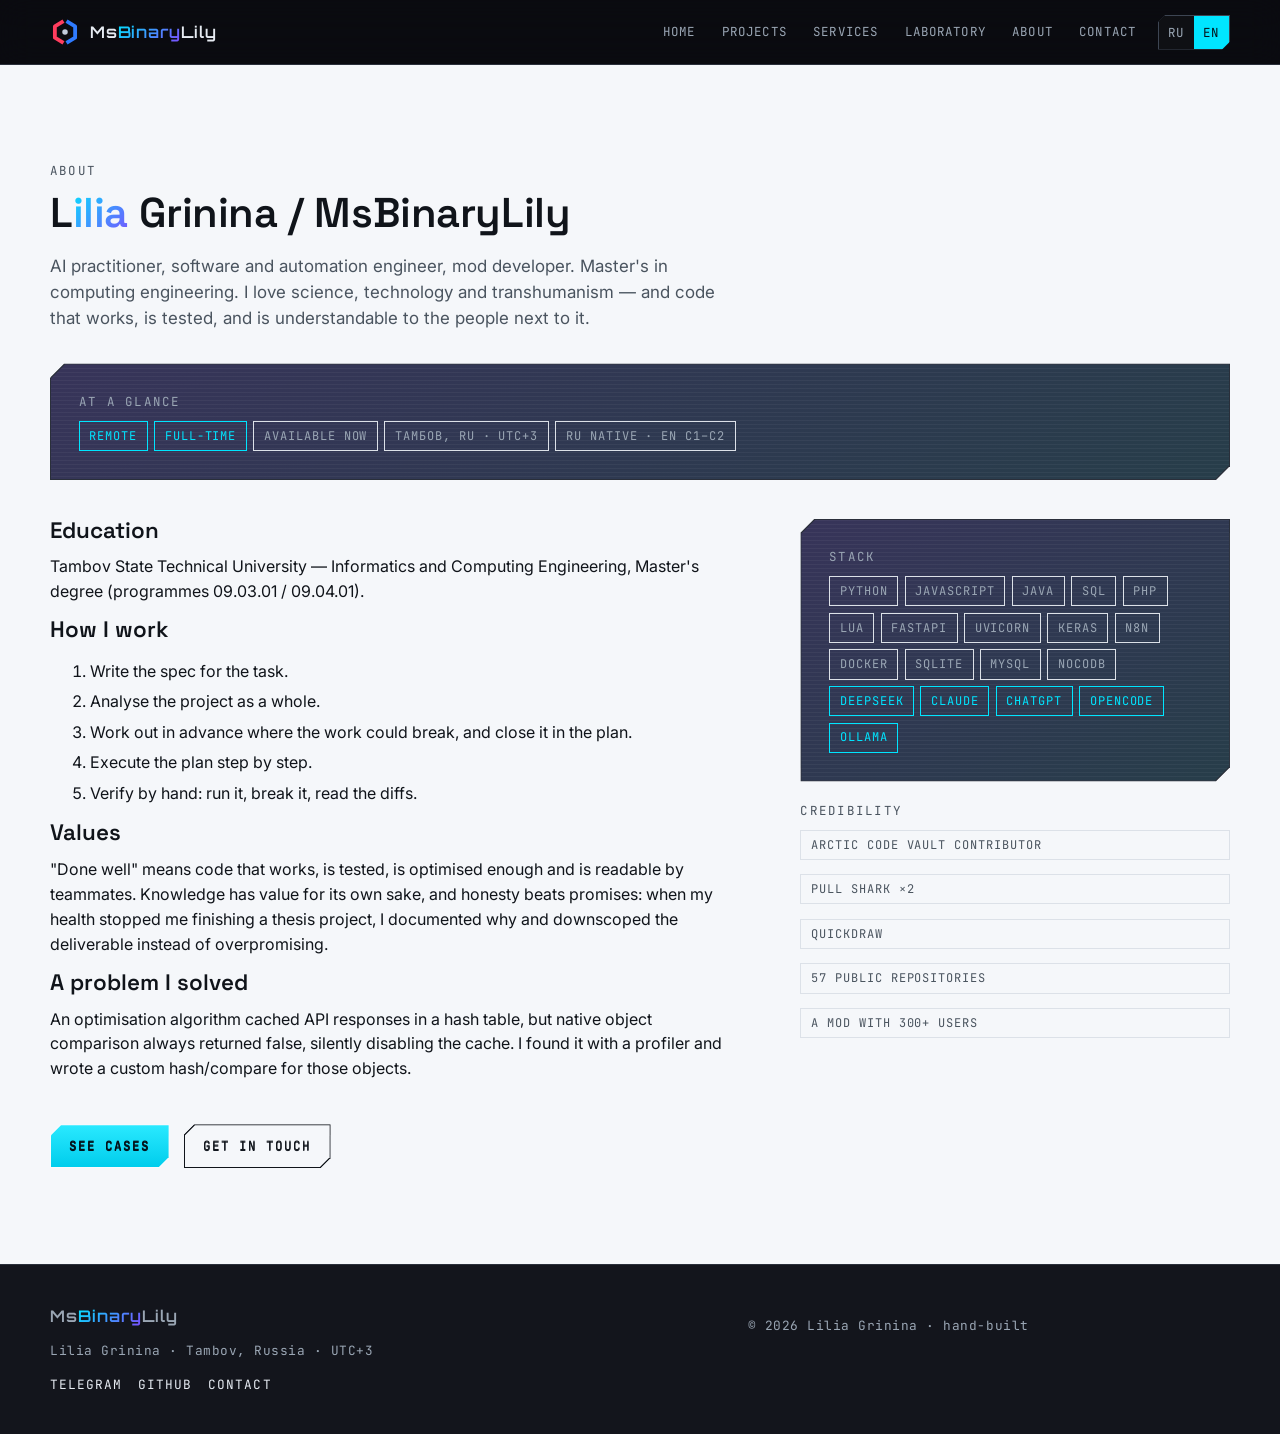
==== commit 54e32859: "Lighten the mark's neutral core so it survives a dark tab bar" ====
--- a/about.html
+++ b/about.html
@@ -21,7 +21,7 @@
 <header class="site-header">
   <div class="wrap header-inner">
     <a class="brand" href="index.html">
-      <svg viewBox="0 0 24 24" aria-hidden="true"><g transform="translate(12 12) scale(.9) translate(-12 -12)" fill="none" stroke-width="3.4" stroke-linejoin="round"><path d="M13.35 2.41 21 7v10l-7.65 4.59" stroke="#2f7bff"/><path d="M10.65 21.59 3 17V7l7.65-4.59" stroke="#ff3d5e"/></g><circle cx="12" cy="12" r="2.2" fill="#8fa2bb"/></svg>
+      <svg viewBox="0 0 24 24" aria-hidden="true"><g transform="translate(12 12) scale(.9) translate(-12 -12)" fill="none" stroke-width="3.4" stroke-linejoin="round"><path d="M13.35 2.41 21 7v10l-7.65 4.59" stroke="#2f7bff"/><path d="M10.65 21.59 3 17V7l7.65-4.59" stroke="#ff3d5e"/></g><circle cx="12" cy="12" r="2.2" fill="#c2ccdb"/></svg>
       <span class="brand-name">Ms<b>Binary</b>Lily</span>
     </a>
     <button class="nav-toggle" type="button" aria-expanded="false" aria-controls="site-nav">
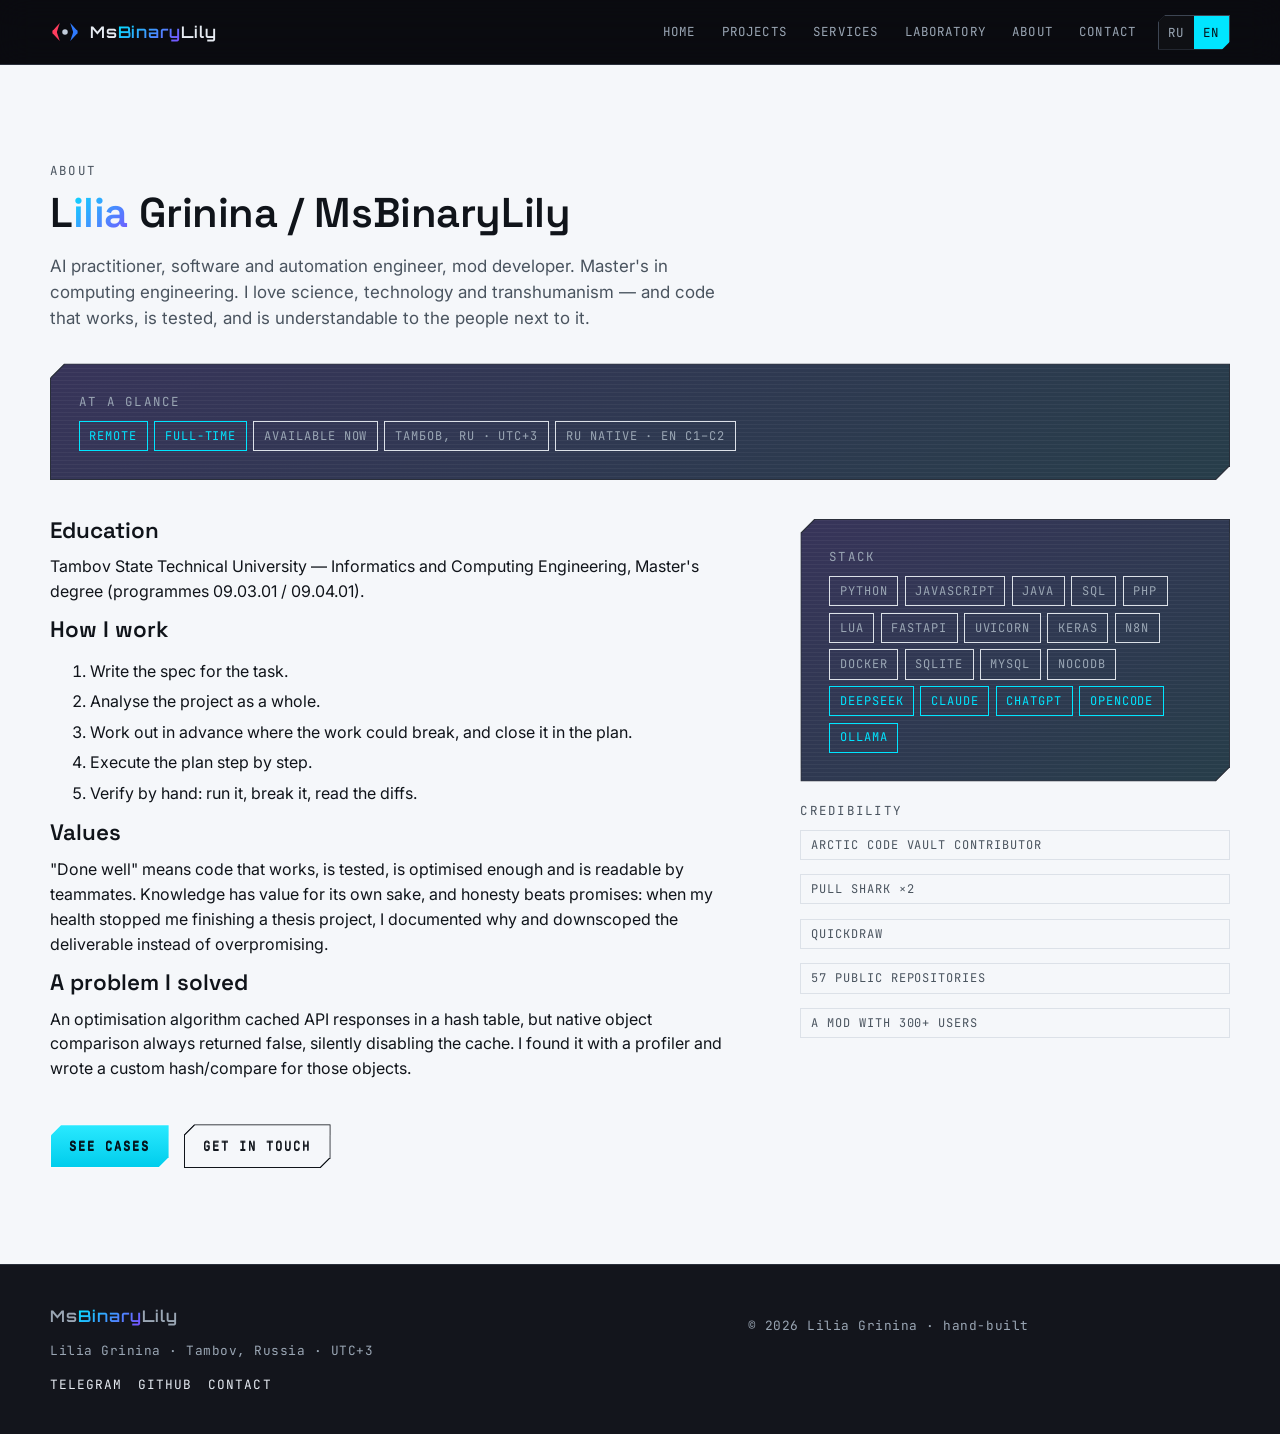
==== commit 5df3f669: "Rotate the mark flat-top: four lit sides, absent top and bottom, tapering arms Her design: the hexag" ====
--- a/about.html
+++ b/about.html
@@ -21,7 +21,7 @@
 <header class="site-header">
   <div class="wrap header-inner">
     <a class="brand" href="index.html">
-      <svg viewBox="0 0 24 24" aria-hidden="true"><g transform="translate(12 12) scale(.9) translate(-12 -12)" fill="none" stroke-width="3.4" stroke-linejoin="round"><path d="M13.35 2.41 21 7v10l-7.65 4.59" stroke="#2f7bff"/><path d="M10.65 21.59 3 17V7l7.65-4.59" stroke="#ff3d5e"/></g><circle cx="12" cy="12" r="2.2" fill="#c2ccdb"/></svg>
+      <svg viewBox="0 0 24 24" aria-hidden="true"><g fill="#ff3d5e"><path d="M2.04 11.1 L7.8 4.73 L5.16 12.9 Z"/><path d="M2.04 12.9 L7.8 19.27 L5.16 11.1 Z"/><circle cx="3.6" cy="12" r="1.8"/></g><g fill="#2f7bff"><path d="M21.96 11.1 L16.2 4.73 L18.84 12.9 Z"/><path d="M21.96 12.9 L16.2 19.27 L18.84 11.1 Z"/><circle cx="20.4" cy="12" r="1.8"/></g><circle cx="12" cy="12" r="2.2" fill="#c2ccdb"/></svg>
       <span class="brand-name">Ms<b>Binary</b>Lily</span>
     </a>
     <button class="nav-toggle" type="button" aria-expanded="false" aria-controls="site-nav">
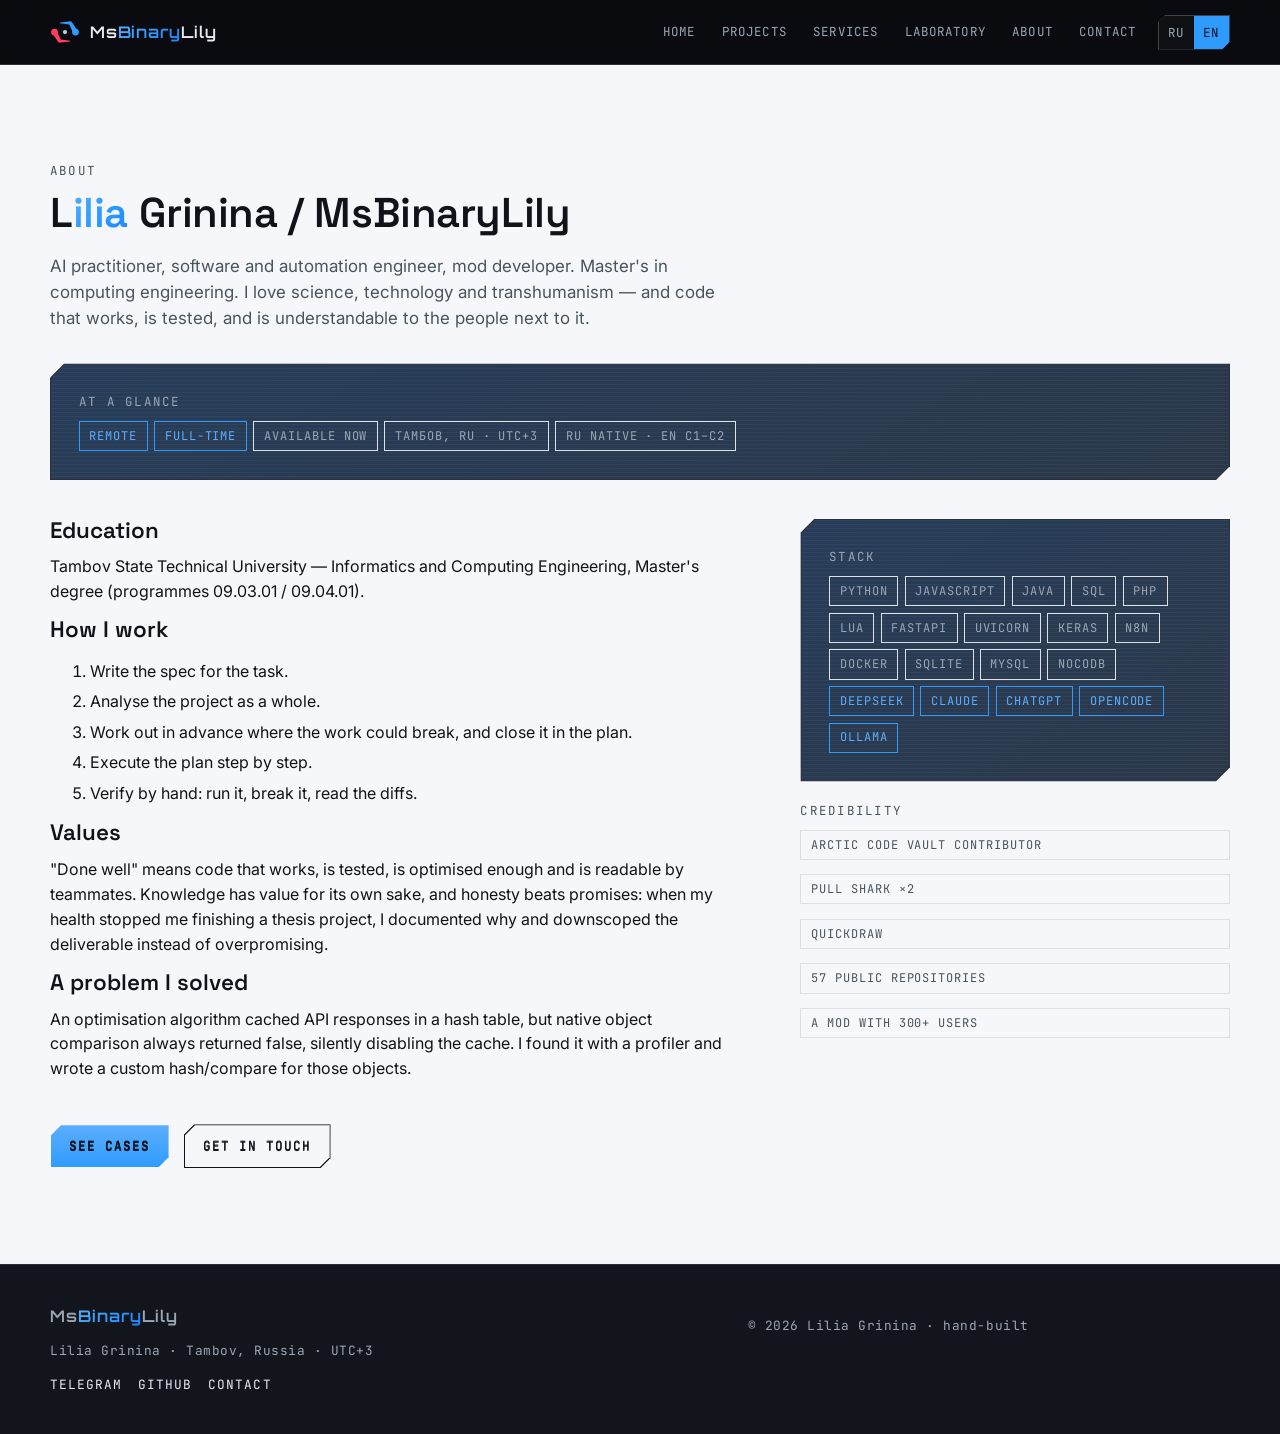
==== commit 1b9b8197: "Tune the blue cyan-ward, and redraw the mark as two particles on a hexagonal orbit - the accent fami" ====
--- a/about.html
+++ b/about.html
@@ -21,7 +21,7 @@
 <header class="site-header">
   <div class="wrap header-inner">
     <a class="brand" href="index.html">
-      <svg viewBox="0 0 24 24" aria-hidden="true"><g fill="#ff3d5e"><path d="M2.04 11.1 L7.8 4.73 L5.16 12.9 Z"/><path d="M2.04 12.9 L7.8 19.27 L5.16 11.1 Z"/><circle cx="3.6" cy="12" r="1.8"/></g><g fill="#2f7bff"><path d="M21.96 11.1 L16.2 4.73 L18.84 12.9 Z"/><path d="M21.96 12.9 L16.2 19.27 L18.84 11.1 Z"/><circle cx="20.4" cy="12" r="1.8"/></g><circle cx="12" cy="12" r="2.2" fill="#c2ccdb"/></svg>
+      <svg viewBox="0 0 24 24" aria-hidden="true"><path d="M22.22 10.95 L16.95 3.43 L7.8 4.48 L7.8 4.98 L15.45 6.02 L18.58 13.05 Z" fill="#2f9bff"/><circle cx="20.4" cy="12" r="2.7" fill="#2f9bff"/><path d="M1.78 13.05 L7.05 20.57 L16.2 19.52 L16.2 19.02 L8.55 17.98 L5.42 10.95 Z" fill="#ff3d5e"/><circle cx="3.6" cy="12" r="2.7" fill="#ff3d5e"/><circle cx="12" cy="12" r="1.7" fill="#c2ccdb"/></svg>
       <span class="brand-name">Ms<b>Binary</b>Lily</span>
     </a>
     <button class="nav-toggle" type="button" aria-expanded="false" aria-controls="site-nav">
--- a/css/main.css
+++ b/css/main.css
@@ -16,14 +16,32 @@
   --text-on-dark: #e6ebf2;
   --text-on-dark-dim: #9aa6b4;
 
-  /* neon */
-  --neon-cyan: #00e5ff;
-  --neon-violet: #7c4dff;
-  --neon-soft: rgba(0, 229, 255, 0.16);
-  /* the readable form of the neon on light surfaces: full cyan is a fill colour,
-     not a text colour (4.5:1 on the card surface is the floor) */
-  --neon-ink: #05636f;
-  --hologlow: linear-gradient(135deg, #00e5ff 0%, #7c4dff 100%);
+  /* accent: ONE blue family, one hue. The old cyan→violet hologlow is gone — a
+     gradient that changes hue reads as decoration with no job, and the violet half
+     had no meaning anywhere on the page. Measured, so each surface takes the step
+     that clears 4.5:1 on it: #2f7bff is 5.02:1 on --carbon but only 3.45:1 on
+     --line-dark and 3.62:1 on --panel, so small text never uses it directly. */
+  --accent: #2f9bff;          /* one blue, tuned cyan-ward of the engine's pole (hue 209° vs 218°):
+                                 crisper next to the red, and closer to the artwork's own blue */
+  --accent-bright: #5baeff;   /* small text on the DARK surfaces (8.32:1 carbon, 5.71:1 line-dark) */
+  --accent-ink: #0b5cc0;      /* small text on the LIGHT surfaces (5.92:1 panel, 4.83:1 line) */
+  --accent-deep: #1a86ff;     /* the far end of a gradient, and hover */
+  --accent-soft: rgba(47, 155, 255, 0.16);
+
+  /* secondary: the hot pole, and nothing else. It is the error colour, so it appears
+     only where something IS wrong or needs attention. Never as a neighbour of the
+     accent — the two sit within 1.13:1 of each other in luminance, so a shared edge
+     vibrates rather than separates; they belong in different elements. */
+  --hot: #ff3d5e;             /* on dark surfaces (5.66:1 on carbon) */
+  --hot-ink: #b01033;         /* red as text on a light surface (6.59:1 panel, 5.38:1 line) */
+  --hot-soft: rgba(255, 61, 94, 0.12);
+
+  /* kept as aliases so every existing rule keeps working while the names migrate */
+  --neon-cyan: var(--accent);
+  --neon-violet: var(--accent-deep);
+  --neon-soft: var(--accent-soft);
+  --neon-ink: var(--accent-ink);
+  --hologlow: linear-gradient(135deg, var(--accent-bright) 0%, var(--accent) 52%, var(--accent-deep) 100%);
 
   /* binary duality: a cold pole and a hot pole, meeting at violet.
      Used as an accent language (wordmark, ambience, emblem) — not as UI paint. */
@@ -32,7 +50,7 @@
   --binary: linear-gradient(90deg, #1f5dff 0%, #7c4dff 46%, #ff2e4d 100%);
   /* deliberately unused as a surface wash — the poles show up in the board's
      energy and nowhere else; kept as tokens so the motif stays documented */
-  --binary-soft: linear-gradient(90deg, rgba(31, 93, 255, 0.10) 0%, rgba(124, 77, 255, 0.08) 50%, rgba(255, 46, 77, 0.10) 100%);
+  --binary-soft: linear-gradient(90deg, rgba(26, 134, 255, 0.10) 0%, rgba(26, 134, 255, 0.08) 50%, rgba(255, 46, 77, 0.10) 100%);
 
   /* type */
   --font-display: "Space Grotesk", "Segoe UI", system-ui, sans-serif;
@@ -74,7 +92,7 @@
 
 a { color: inherit; }
 
-::selection { background: var(--neon-cyan); color: #04121a; }
+::selection { background: var(--accent); color: #04121a; }
 
 :focus-visible {
   outline: 2px solid var(--neon-cyan);
@@ -83,7 +101,7 @@
 
 .skip-link {
   position: absolute; left: -999px; top: 0; z-index: 100;
-  background: var(--neon-cyan); color: #04121a; padding: 0.6rem 1rem;
+  background: var(--accent); color: #04121a; padding: 0.6rem 1rem;
   font-family: var(--font-mono); font-size: 0.8rem;
 }
 .skip-link:focus { left: 0.5rem; top: 0.5rem; }
@@ -126,7 +144,7 @@
 /* dark-surface contexts: the class that exists in the markup is `section-carbon`,
    so the kicker switch has to be keyed on it (and on the case head) — the old
    `.carbon` / `.on-carbon` selectors never matched anything */
-.section-carbon .kicker, .hero .kicker, .case-head .kicker { color: var(--neon-cyan); }
+.section-carbon .kicker, .hero .kicker, .case-head .kicker { color: var(--accent-bright); }
 
 .holo-text {
   background: var(--hologlow);
@@ -203,21 +221,21 @@
 .btn-primary {
   --ring-color: rgba(255, 255, 255, 0.38);   /* a real rim, so the cut corner reads stroked */
   /* a shade, not a rainbow: the board is the spectacle, the button is a control */
-  --ring-surface: linear-gradient(180deg, #2ae9ff 0%, #00cdec 100%);
+  --ring-surface: linear-gradient(180deg, var(--accent-bright) 0%, var(--accent) 100%);
   color: #04121a;
   font-weight: 500;
 }
-.btn-primary:hover { filter: drop-shadow(0 0 16px rgba(0, 229, 255, 0.4)); }
+.btn-primary:hover { filter: drop-shadow(0 0 16px rgba(47, 155, 255, 0.42)); }
 .hero .btn, .section-carbon .btn {
   --btn-fg: var(--text-on-dark);
   --ring-color: var(--text-on-dark);
   --ring-surface: var(--carbon);   /* the button plate sits on the carbon surface */
 }
 /* the primary keeps its gradient plate and dark label on dark surfaces too */
-.hero .btn { --ring-color: rgba(0, 229, 255, 0.5); }   /* ghost stays on-palette */
+.hero .btn { --ring-color: rgba(47, 155, 255, 0.5); }   /* ghost stays on-palette */
 .hero .btn-primary, .section-carbon .btn-primary {
   --ring-color: rgba(255, 255, 255, 0.38);
-  --ring-surface: linear-gradient(180deg, #2ae9ff 0%, #00cdec 100%);
+  --ring-surface: linear-gradient(180deg, var(--accent-bright) 0%, var(--accent) 100%);
   color: #04121a;
 }
 .btn-ghost { border-color: var(--line-dark); }
@@ -234,9 +252,9 @@
   color: var(--ink-dim);
   white-space: nowrap;
 }
-.chip-neon { border-color: var(--neon-cyan); color: var(--neon-ink); }
+.chip-neon { border-color: var(--accent); color: var(--accent-ink); }
 .section-carbon .chip { border-color: var(--line-dark); color: var(--text-on-dark-dim); }
-.section-carbon .chip-neon { border-color: var(--neon-cyan); color: var(--neon-cyan); }
+.section-carbon .chip-neon { border-color: var(--accent); color: var(--accent-bright); }
 .chips { display: flex; flex-wrap: wrap; gap: 0.4rem; }
 
 /* ----------------------------------------------------------------- header -- */
@@ -272,8 +290,8 @@
   padding: 0.55rem 0.7rem;
   clip-path: polygon(8px 0, 100% 0, 100% calc(100% - 8px), calc(100% - 8px) 100%, 0 100%, 0 8px);
 }
-.nav a:hover { color: var(--text-on-dark); background: rgba(0, 229, 255, 0.1); }
-.nav a[aria-current="page"] { color: var(--neon-cyan); background: rgba(0, 229, 255, 0.12); }
+.nav a:hover { color: var(--text-on-dark); background: rgba(47, 155, 255, 0.1); }
+.nav a[aria-current="page"] { color: var(--accent-bright); background: rgba(47, 155, 255, 0.12); }
 
 /* the language switch: a plain 1px border is cut off along the clip-path chamfers,
    so the frame is a clipped fill inset by 1px of padding instead — complete rim on
@@ -294,7 +312,7 @@
   border: 0; padding: 0.5rem 0.6rem; cursor: pointer;
 }
 .lang button:hover { color: var(--text-on-dark); }
-.lang button[aria-pressed="true"] { background: var(--neon-cyan); color: #04121a; }
+.lang button[aria-pressed="true"] { background: var(--accent); color: #04121a; }
 
 .nav-toggle {
   display: none; margin-left: auto;
@@ -353,12 +371,12 @@
     /* greeble grid: fine rules + a coarser cell so the backdrop reads as structure */
     /* a black board, not a colour field: faint structure plus two very quiet
        glows. Colour belongs to the energy, not to the ground. */
-    repeating-linear-gradient(to right, rgba(0, 229, 255, 0.045) 0 1px, transparent 1px 96px),
-    repeating-linear-gradient(to bottom, rgba(0, 229, 255, 0.045) 0 1px, transparent 1px 96px),
+    repeating-linear-gradient(to right, rgba(47, 155, 255, 0.05) 0 1px, transparent 1px 96px),
+    repeating-linear-gradient(to bottom, rgba(47, 155, 255, 0.05) 0 1px, transparent 1px 96px),
     repeating-linear-gradient(to right, rgba(226, 238, 248, 0.014) 0 1px, transparent 1px 24px),
     linear-gradient(180deg, #0b0c10 0%, #0d0f15 55%, #0b0c10 100%),
-    radial-gradient(38% 46% at 82% 16%, rgba(124, 77, 255, 0.10), transparent 72%),
-    radial-gradient(40% 48% at 8% 88%, rgba(0, 229, 255, 0.07), transparent 74%);
+    radial-gradient(38% 46% at 82% 16%, rgba(26, 134, 255, 0.10), transparent 72%),
+    radial-gradient(40% 48% at 8% 88%, rgba(47, 155, 255, 0.07), transparent 74%);
   opacity: 1;
 }
 .hero > .wrap { position: relative; z-index: 1; }
@@ -407,12 +425,12 @@
   pointer-events: none;
 }
 /* The mark stays readable by EMITTING light, not by hiding the plate: the drop
-   shadows are the cyan/red poles the artwork itself uses, so it reads on top of
+   shadows are the blue/red poles the mark itself uses, so it reads on top of
    whatever the seam currents are doing behind it. */
 .hero-logo {
   position: relative; width: 100%; height: auto; opacity: 0.99;
   filter: brightness(1.07) contrast(1.05) saturate(1.06)
-          drop-shadow(0 0 14px rgba(0, 229, 255, 0.38)) drop-shadow(0 0 34px rgba(255, 61, 94, 0.20));
+          drop-shadow(0 0 14px rgba(47, 155, 255, 0.38)) drop-shadow(0 0 34px rgba(255, 61, 94, 0.20));
 }
 @media (min-width: 900px) {
   .hero-visual { justify-self: end; width: min(520px, 41vw); }
@@ -431,7 +449,7 @@
   text-transform: uppercase; color: var(--text-on-dark-dim);
   animation: marquee 34s linear infinite;
 }
-.ticker-track span::after { content: " ◆"; color: var(--neon-cyan); }
+.ticker-track span::after { content: " ◆"; color: var(--accent); }
 @keyframes marquee { to { transform: translateX(-50%); } }
 
 /* ------------------------------------------------------------------ cards -- */
@@ -450,31 +468,34 @@
   transition: transform 0.25s var(--ease), filter 0.25s var(--ease);
 }
 .card:hover {
-  --ring-color: var(--neon-cyan);
+  --ring-color: var(--accent);
   transform: translateY(-3px);
   filter: drop-shadow(0 10px 24px rgba(11, 12, 16, 0.16));
 }
 .card-top { display: flex; align-items: center; justify-content: space-between; gap: 0.6rem; }
-.card-hex { width: 26px; height: 26px; color: var(--neon-violet); }
+/* the card's hex glyph is structure, not accent: coloured, it made three competing
+   colours in one card row (glyph, flag, chips) */
+.card-hex { width: 26px; height: 26px; color: var(--ink-dim); }
 .card h3 { margin: 0; }
 .card p { margin: 0; color: var(--ink-dim); font-size: 0.94rem; }
 .card .chips { margin-top: auto; padding-top: 0.6rem; }
 .card-flag {
   font-family: var(--font-mono); font-size: 0.75rem; letter-spacing: 0.1em;
-  text-transform: uppercase; color: var(--neon-ink);
-  border: 1px solid var(--neon-cyan); padding: 0.2rem 0.45rem;
+  text-transform: uppercase; color: var(--hot-ink);
+  border: 1px solid var(--hot); padding: 0.2rem 0.45rem;
 }
 
 .section-carbon .card { --ring-color: var(--line-dark); --ring-surface: var(--carbon-2); color: var(--text-on-dark); }
+.section-carbon .card-hex { color: var(--text-on-dark-dim); }
 .section-carbon .card p { color: var(--text-on-dark-dim); }
-.section-carbon .card-flag { color: var(--neon-cyan); }
+.section-carbon .card-flag { color: var(--hot); }
 
 /* --------------------------------------------------------------- holo block -- */
 .holo {
   --ring-color: var(--line-dark);
   --ring-surface:
     repeating-linear-gradient(to bottom, rgba(255, 255, 255, 0.045) 0 1px, transparent 1px 4px),
-    linear-gradient(150deg, rgba(124, 77, 255, 0.16), rgba(0, 229, 255, 0.08));
+    linear-gradient(150deg, rgba(26, 134, 255, 0.16), rgba(47, 155, 255, 0.08));
   position: relative;
   padding: clamp(1.1rem, 3vw, 1.8rem);
   backdrop-filter: blur(6px);
@@ -486,7 +507,7 @@
 .holo.ring { color: var(--text-on-dark); }
 .holo.ring .kicker, .holo.ring .lede, .holo.ring .footer-meta, .holo.ring p { color: var(--text-on-dark-dim); }
 .holo.ring .chip { color: var(--text-on-dark-dim); }
-.holo.ring .chip-neon { color: var(--neon-cyan); }
+.holo.ring .chip-neon { color: var(--accent-bright); }
 
 /* ------------------------------------------------------------------- lists -- */
 .plain-list { list-style: none; margin: 0; padding: 0; display: grid; gap: 0.9rem; }
@@ -501,7 +522,7 @@
 .prose li { margin-bottom: 0.35rem; }
 .prose code {
   font-family: var(--font-mono); font-size: 0.86em;
-  background: rgba(0, 229, 255, 0.1); padding: 0.1em 0.35em;
+  background: rgba(47, 155, 255, 0.1); padding: 0.1em 0.35em;
 }
 .prose h4 { font-family: var(--font-display); margin: 1.4rem 0 0.5rem; }
 
@@ -511,7 +532,7 @@
    the light-surface defaults left the lede and the chips at ~2.5:1 */
 .case-head .lede { color: var(--text-on-dark-dim); }
 .case-head .chip { border-color: var(--line-dark); color: var(--text-on-dark-dim); }
-.case-head .chip-neon { border-color: var(--neon-cyan); color: var(--neon-cyan); }
+.case-head .chip-neon { border-color: var(--accent); color: var(--accent-bright); }
 .case-head .chips { margin-top: 1rem; }
 .case-body { display: grid; gap: clamp(1.6rem, 4vw, 2.6rem); }
 .case-section h2 {
@@ -528,7 +549,7 @@
 .evidence a { font-family: var(--font-mono); font-size: 0.82rem; word-break: break-word; overflow-wrap: anywhere; }
 .pager { display: flex; justify-content: space-between; gap: 1rem; flex-wrap: wrap; border-top: 1px solid var(--line); padding-top: 1.4rem; }
 .pager a { font-family: var(--font-mono); font-size: 0.8rem; text-decoration: none; letter-spacing: 0.06em; }
-.pager a:hover { color: var(--neon-violet); }
+.pager a:hover { color: var(--accent-ink); }
 
 /* --------------------------------------------------------------- timeline -- */
 .timeline { display: grid; gap: 1.1rem; }
@@ -538,14 +559,21 @@
 /* ------------------------------------------------------------------- misc -- */
 .capacity-note {
   font-family: var(--font-mono); font-size: 0.8rem;
-  border: 1px dashed var(--neon-cyan); color: #0a6f82;
+  border: 1px dashed var(--accent); color: var(--accent-ink);
   padding: 0.6rem 0.8rem;
 }
 .notice {
   font-family: var(--font-mono); font-size: 0.8rem; letter-spacing: 0.04em;
-  border-left: 2px solid var(--neon-violet); background: rgba(124, 77, 255, 0.07);
+  border-left: 2px solid var(--accent); background: rgba(47, 155, 255, 0.06);
   padding: 0.55rem 0.8rem; margin: 0 0 1.2rem;
 }
+/* The lead form has always set note.dataset.kind ('error' | 'ok' | 'info') and no rule
+   ever read it, so a failed send looked exactly like a successful one — that is the role
+   red is for. The note sits inside the dark holo plate, so it takes the dark-surface step. */
+#lead-form-note { color: var(--text-on-dark-dim); }
+#lead-form-note[data-kind="error"] { color: var(--hot); }
+#lead-form-note[data-kind="ok"] { color: var(--accent-bright); }
+
 .empty-state { font-family: var(--font-mono); font-size: 0.84rem; color: var(--ink-dim); }
 
 /* -------------------------------------------------------------- lab stage -- */
@@ -575,8 +603,8 @@
   clip-path: var(--clip-btn);
 }
 .lab-controls button:hover { color: var(--ink); border-color: var(--neon-cyan); }
-.lab-controls button[aria-pressed="true"] { background: var(--neon-cyan); color: #04121a; border-color: var(--neon-cyan); }
-.lab-controls button[data-act] { border-color: var(--neon-violet); color: #5b32d6; }
+.lab-controls button[aria-pressed="true"] { background: var(--accent); color: #04121a; border-color: var(--accent); }
+.lab-controls button[data-act] { border-color: var(--accent); color: var(--accent-ink); }
 .lab-spec { display: grid; gap: var(--gap); margin-top: 2.4rem; }
 @media (min-width: 900px) { .lab-spec { grid-template-columns: repeat(2, minmax(0, 1fr)); } }
 
@@ -587,7 +615,7 @@
 .site-footer { background: var(--carbon-2); color: var(--text-on-dark-dim); padding-block: 2.4rem; border-top: 1px solid var(--line-dark); }
 .footer-grid { display: grid; gap: 1.4rem; }
 .site-footer a { color: var(--text-on-dark); text-decoration: none; }
-.site-footer a:hover { color: var(--neon-cyan); }
+.site-footer a:hover { color: var(--accent-bright); }
 .footer-links { display: flex; flex-wrap: wrap; gap: 1rem; font-family: var(--font-mono); font-size: 0.8rem; letter-spacing: 0.08em; text-transform: uppercase; }
 .footer-meta { font-family: var(--font-mono); font-size: 0.8rem; letter-spacing: 0.04em; }
 
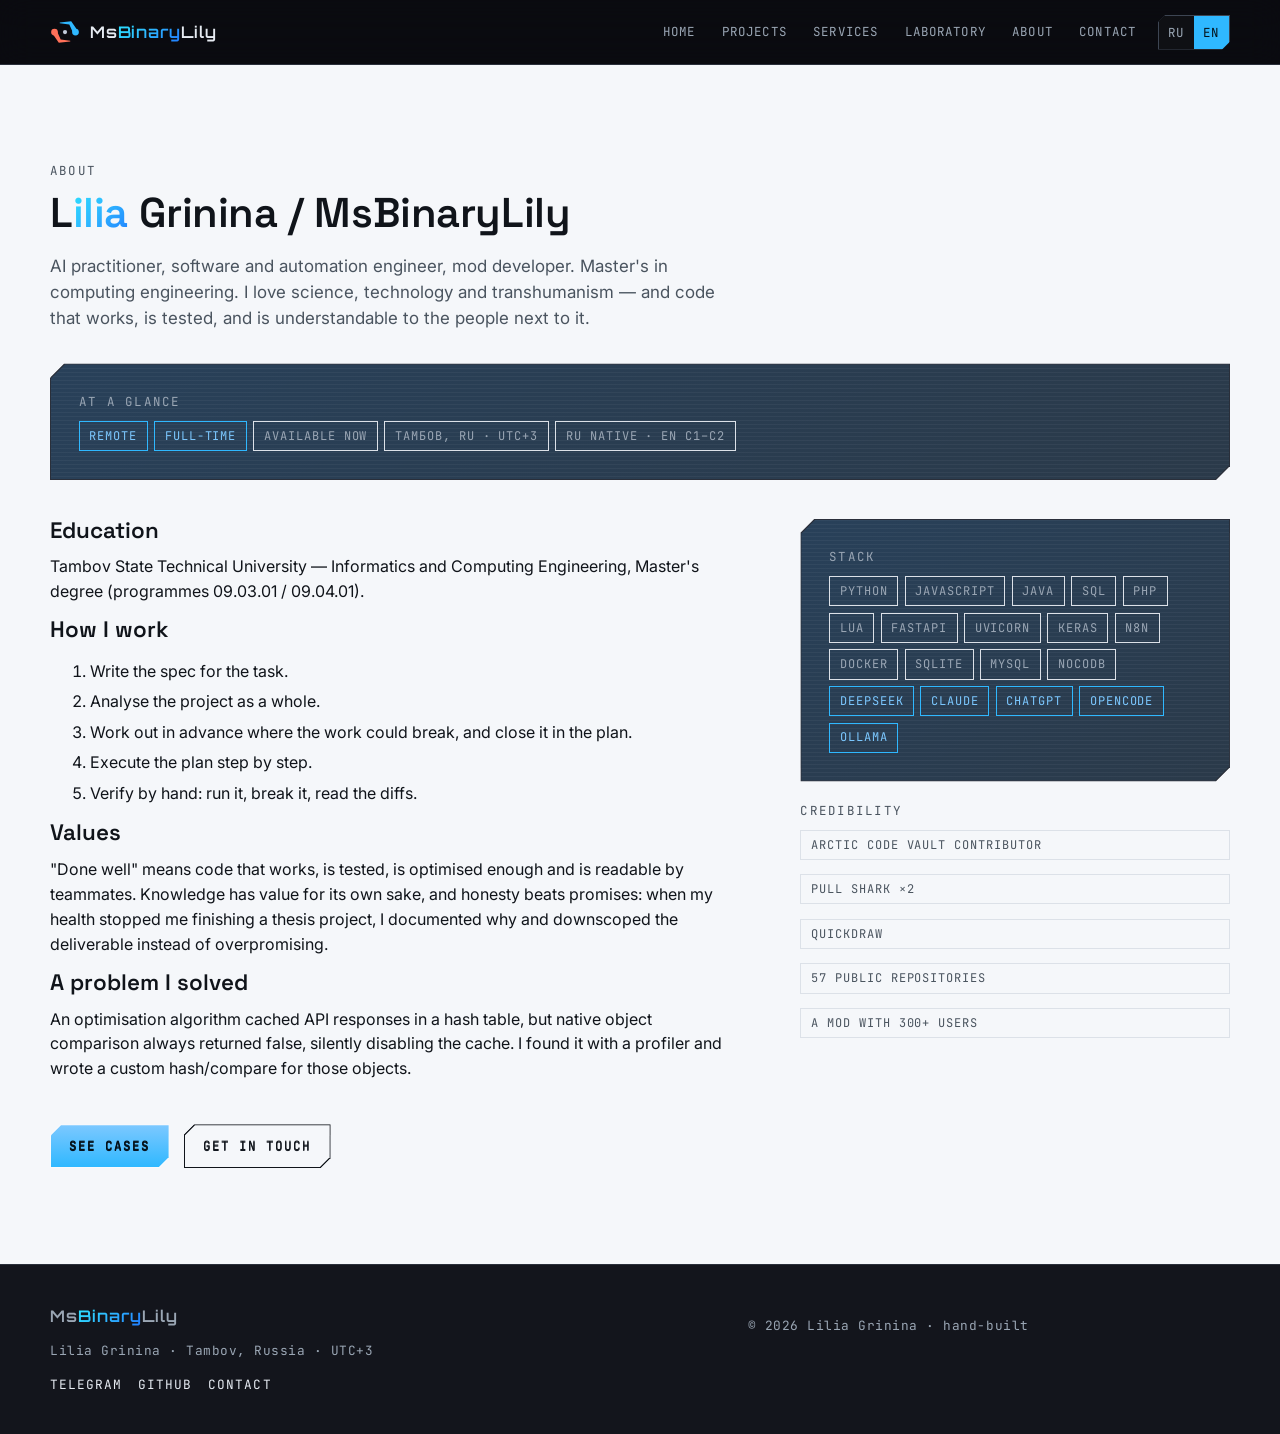
==== commit 8eff9f08: "Cyan-ward blue again, a cyan-to-blue gradient, and a warmer softer red - accent 209° -> 200° (#2f9bf" ====
--- a/about.html
+++ b/about.html
@@ -21,7 +21,7 @@
 <header class="site-header">
   <div class="wrap header-inner">
     <a class="brand" href="index.html">
-      <svg viewBox="0 0 24 24" aria-hidden="true"><path d="M22.22 10.95 L16.95 3.43 L7.8 4.48 L7.8 4.98 L15.45 6.02 L18.58 13.05 Z" fill="#2f9bff"/><circle cx="20.4" cy="12" r="2.7" fill="#2f9bff"/><path d="M1.78 13.05 L7.05 20.57 L16.2 19.52 L16.2 19.02 L8.55 17.98 L5.42 10.95 Z" fill="#ff3d5e"/><circle cx="3.6" cy="12" r="2.7" fill="#ff3d5e"/><circle cx="12" cy="12" r="1.7" fill="#c2ccdb"/></svg>
+      <svg viewBox="0 0 24 24" aria-hidden="true"><path d="M22.22 10.95 L16.95 3.43 L7.8 4.48 L7.8 4.98 L15.45 6.02 L18.58 13.05 Z" fill="#2fb8ff"/><circle cx="20.4" cy="12" r="2.7" fill="#2fb8ff"/><path d="M1.78 13.05 L7.05 20.57 L16.2 19.52 L16.2 19.02 L8.55 17.98 L5.42 10.95 Z" fill="#ff7059"/><circle cx="3.6" cy="12" r="2.7" fill="#ff7059"/><circle cx="12" cy="12" r="1.7" fill="#c2ccdb"/></svg>
       <span class="brand-name">Ms<b>Binary</b>Lily</span>
     </a>
     <button class="nav-toggle" type="button" aria-expanded="false" aria-controls="site-nav">
--- a/css/main.css
+++ b/css/main.css
@@ -21,27 +21,35 @@
      had no meaning anywhere on the page. Measured, so each surface takes the step
      that clears 4.5:1 on it: #2f7bff is 5.02:1 on --carbon but only 3.45:1 on
      --line-dark and 3.62:1 on --panel, so small text never uses it directly. */
-  --accent: #2f9bff;          /* one blue, tuned cyan-ward of the engine's pole (hue 209° vs 218°):
-                                 crisper next to the red, and closer to the artwork's own blue */
-  --accent-bright: #5baeff;   /* small text on the DARK surfaces (8.32:1 carbon, 5.71:1 line-dark) */
-  --accent-ink: #0b5cc0;      /* small text on the LIGHT surfaces (5.92:1 panel, 4.83:1 line) */
-  --accent-deep: #1a86ff;     /* the far end of a gradient, and hover */
-  --accent-soft: rgba(47, 155, 255, 0.16);
+  --accent: #2fb8ff;          /* one blue, tuned cyan-ward: hue 200°, against the plate pole's 218°
+                                 and inside the hero artwork's own 180–210° band */
+  --accent-bright: #7cc8ff;   /* small text on the DARK surfaces (10.76:1 carbon, 7.38:1 line-dark) */
+  --accent-ink: #0b64a8;      /* small text on the LIGHT surfaces (5.75:1 panel, 4.70:1 line) —
+                                 this is the darkest the cyan side can go and still clear --line */
+  --accent-deep: #1f7cff;     /* the blue end of the gradient, and hover (5.01:1 on carbon) */
+  --accent-soft: rgba(47, 184, 255, 0.16);
 
   /* secondary: the hot pole, and nothing else. It is the error colour, so it appears
      only where something IS wrong or needs attention. Never as a neighbour of the
      accent — the two sit within 1.13:1 of each other in luminance, so a shared edge
      vibrates rather than separates; they belong in different elements. */
-  --hot: #ff3d5e;             /* on dark surfaces (5.66:1 on carbon) */
-  --hot-ink: #b01033;         /* red as text on a light surface (6.59:1 panel, 5.38:1 line) */
-  --hot-soft: rgba(255, 61, 94, 0.12);
+  --hot: #ff7059;             /* on dark surfaces (7.18:1 on carbon). Hue 8° rather than 350°
+                                 and saturation 65% rather than 76%, so it reads as a glow
+                                 instead of a warning lamp */
+  --hot-ink: #b83024;         /* the same warm hue as text on a light surface (5.61:1 panel, 4.58:1 line) */
+  --hot-soft: rgba(255, 112, 89, 0.12);
 
   /* kept as aliases so every existing rule keeps working while the names migrate */
   --neon-cyan: var(--accent);
   --neon-violet: var(--accent-deep);
   --neon-soft: var(--accent-soft);
   --neon-ink: var(--accent-ink);
-  --hologlow: linear-gradient(135deg, var(--accent-bright) 0%, var(--accent) 52%, var(--accent-deep) 100%);
+  /* the accent gradient sweeps cyan → blue on purpose: a stop of pure cyan at one
+     end and a blue at the other, passing through the accent. Used as clipped text on
+     the dark surfaces (wordmark, .holo-text), so every stop clears 4.5:1 on carbon —
+     12.7:1 at the cyan end, 5.01:1 at the blue end. */
+  --holo-cyan: #2ce4ff;
+  --hologlow: linear-gradient(135deg, var(--holo-cyan) 0%, var(--accent) 48%, var(--accent-deep) 100%);
 
   /* binary duality: a cold pole and a hot pole, meeting at violet.
      Used as an accent language (wordmark, ambience, emblem) — not as UI paint. */
@@ -50,7 +58,7 @@
   --binary: linear-gradient(90deg, #1f5dff 0%, #7c4dff 46%, #ff2e4d 100%);
   /* deliberately unused as a surface wash — the poles show up in the board's
      energy and nowhere else; kept as tokens so the motif stays documented */
-  --binary-soft: linear-gradient(90deg, rgba(26, 134, 255, 0.10) 0%, rgba(26, 134, 255, 0.08) 50%, rgba(255, 46, 77, 0.10) 100%);
+  --binary-soft: linear-gradient(90deg, rgba(31, 156, 255, 0.10) 0%, rgba(31, 156, 255, 0.08) 50%, rgba(255, 46, 77, 0.10) 100%);
 
   /* type */
   --font-display: "Space Grotesk", "Segoe UI", system-ui, sans-serif;
@@ -225,14 +233,14 @@
   color: #04121a;
   font-weight: 500;
 }
-.btn-primary:hover { filter: drop-shadow(0 0 16px rgba(47, 155, 255, 0.42)); }
+.btn-primary:hover { filter: drop-shadow(0 0 16px rgba(47, 184, 255, 0.42)); }
 .hero .btn, .section-carbon .btn {
   --btn-fg: var(--text-on-dark);
   --ring-color: var(--text-on-dark);
   --ring-surface: var(--carbon);   /* the button plate sits on the carbon surface */
 }
 /* the primary keeps its gradient plate and dark label on dark surfaces too */
-.hero .btn { --ring-color: rgba(47, 155, 255, 0.5); }   /* ghost stays on-palette */
+.hero .btn { --ring-color: rgba(47, 184, 255, 0.5); }   /* ghost stays on-palette */
 .hero .btn-primary, .section-carbon .btn-primary {
   --ring-color: rgba(255, 255, 255, 0.38);
   --ring-surface: linear-gradient(180deg, var(--accent-bright) 0%, var(--accent) 100%);
@@ -290,8 +298,8 @@
   padding: 0.55rem 0.7rem;
   clip-path: polygon(8px 0, 100% 0, 100% calc(100% - 8px), calc(100% - 8px) 100%, 0 100%, 0 8px);
 }
-.nav a:hover { color: var(--text-on-dark); background: rgba(47, 155, 255, 0.1); }
-.nav a[aria-current="page"] { color: var(--accent-bright); background: rgba(47, 155, 255, 0.12); }
+.nav a:hover { color: var(--text-on-dark); background: rgba(47, 184, 255, 0.1); }
+.nav a[aria-current="page"] { color: var(--accent-bright); background: rgba(47, 184, 255, 0.12); }
 
 /* the language switch: a plain 1px border is cut off along the clip-path chamfers,
    so the frame is a clipped fill inset by 1px of padding instead — complete rim on
@@ -371,12 +379,12 @@
     /* greeble grid: fine rules + a coarser cell so the backdrop reads as structure */
     /* a black board, not a colour field: faint structure plus two very quiet
        glows. Colour belongs to the energy, not to the ground. */
-    repeating-linear-gradient(to right, rgba(47, 155, 255, 0.05) 0 1px, transparent 1px 96px),
-    repeating-linear-gradient(to bottom, rgba(47, 155, 255, 0.05) 0 1px, transparent 1px 96px),
+    repeating-linear-gradient(to right, rgba(47, 184, 255, 0.05) 0 1px, transparent 1px 96px),
+    repeating-linear-gradient(to bottom, rgba(47, 184, 255, 0.05) 0 1px, transparent 1px 96px),
     repeating-linear-gradient(to right, rgba(226, 238, 248, 0.014) 0 1px, transparent 1px 24px),
     linear-gradient(180deg, #0b0c10 0%, #0d0f15 55%, #0b0c10 100%),
-    radial-gradient(38% 46% at 82% 16%, rgba(26, 134, 255, 0.10), transparent 72%),
-    radial-gradient(40% 48% at 8% 88%, rgba(47, 155, 255, 0.07), transparent 74%);
+    radial-gradient(38% 46% at 82% 16%, rgba(31, 156, 255, 0.10), transparent 72%),
+    radial-gradient(40% 48% at 8% 88%, rgba(47, 184, 255, 0.07), transparent 74%);
   opacity: 1;
 }
 .hero > .wrap { position: relative; z-index: 1; }
@@ -430,7 +438,7 @@
 .hero-logo {
   position: relative; width: 100%; height: auto; opacity: 0.99;
   filter: brightness(1.07) contrast(1.05) saturate(1.06)
-          drop-shadow(0 0 14px rgba(47, 155, 255, 0.38)) drop-shadow(0 0 34px rgba(255, 61, 94, 0.20));
+          drop-shadow(0 0 14px rgba(47, 184, 255, 0.38)) drop-shadow(0 0 34px rgba(255, 61, 94, 0.20));
 }
 @media (min-width: 900px) {
   .hero-visual { justify-self: end; width: min(520px, 41vw); }
@@ -495,7 +503,7 @@
   --ring-color: var(--line-dark);
   --ring-surface:
     repeating-linear-gradient(to bottom, rgba(255, 255, 255, 0.045) 0 1px, transparent 1px 4px),
-    linear-gradient(150deg, rgba(26, 134, 255, 0.16), rgba(47, 155, 255, 0.08));
+    linear-gradient(150deg, rgba(31, 156, 255, 0.16), rgba(47, 184, 255, 0.08));
   position: relative;
   padding: clamp(1.1rem, 3vw, 1.8rem);
   backdrop-filter: blur(6px);
@@ -522,7 +530,7 @@
 .prose li { margin-bottom: 0.35rem; }
 .prose code {
   font-family: var(--font-mono); font-size: 0.86em;
-  background: rgba(47, 155, 255, 0.1); padding: 0.1em 0.35em;
+  background: rgba(47, 184, 255, 0.1); padding: 0.1em 0.35em;
 }
 .prose h4 { font-family: var(--font-display); margin: 1.4rem 0 0.5rem; }
 
@@ -564,7 +572,7 @@
 }
 .notice {
   font-family: var(--font-mono); font-size: 0.8rem; letter-spacing: 0.04em;
-  border-left: 2px solid var(--accent); background: rgba(47, 155, 255, 0.06);
+  border-left: 2px solid var(--accent); background: rgba(47, 184, 255, 0.06);
   padding: 0.55rem 0.8rem; margin: 0 0 1.2rem;
 }
 /* The lead form has always set note.dataset.kind ('error' | 'ok' | 'info') and no rule
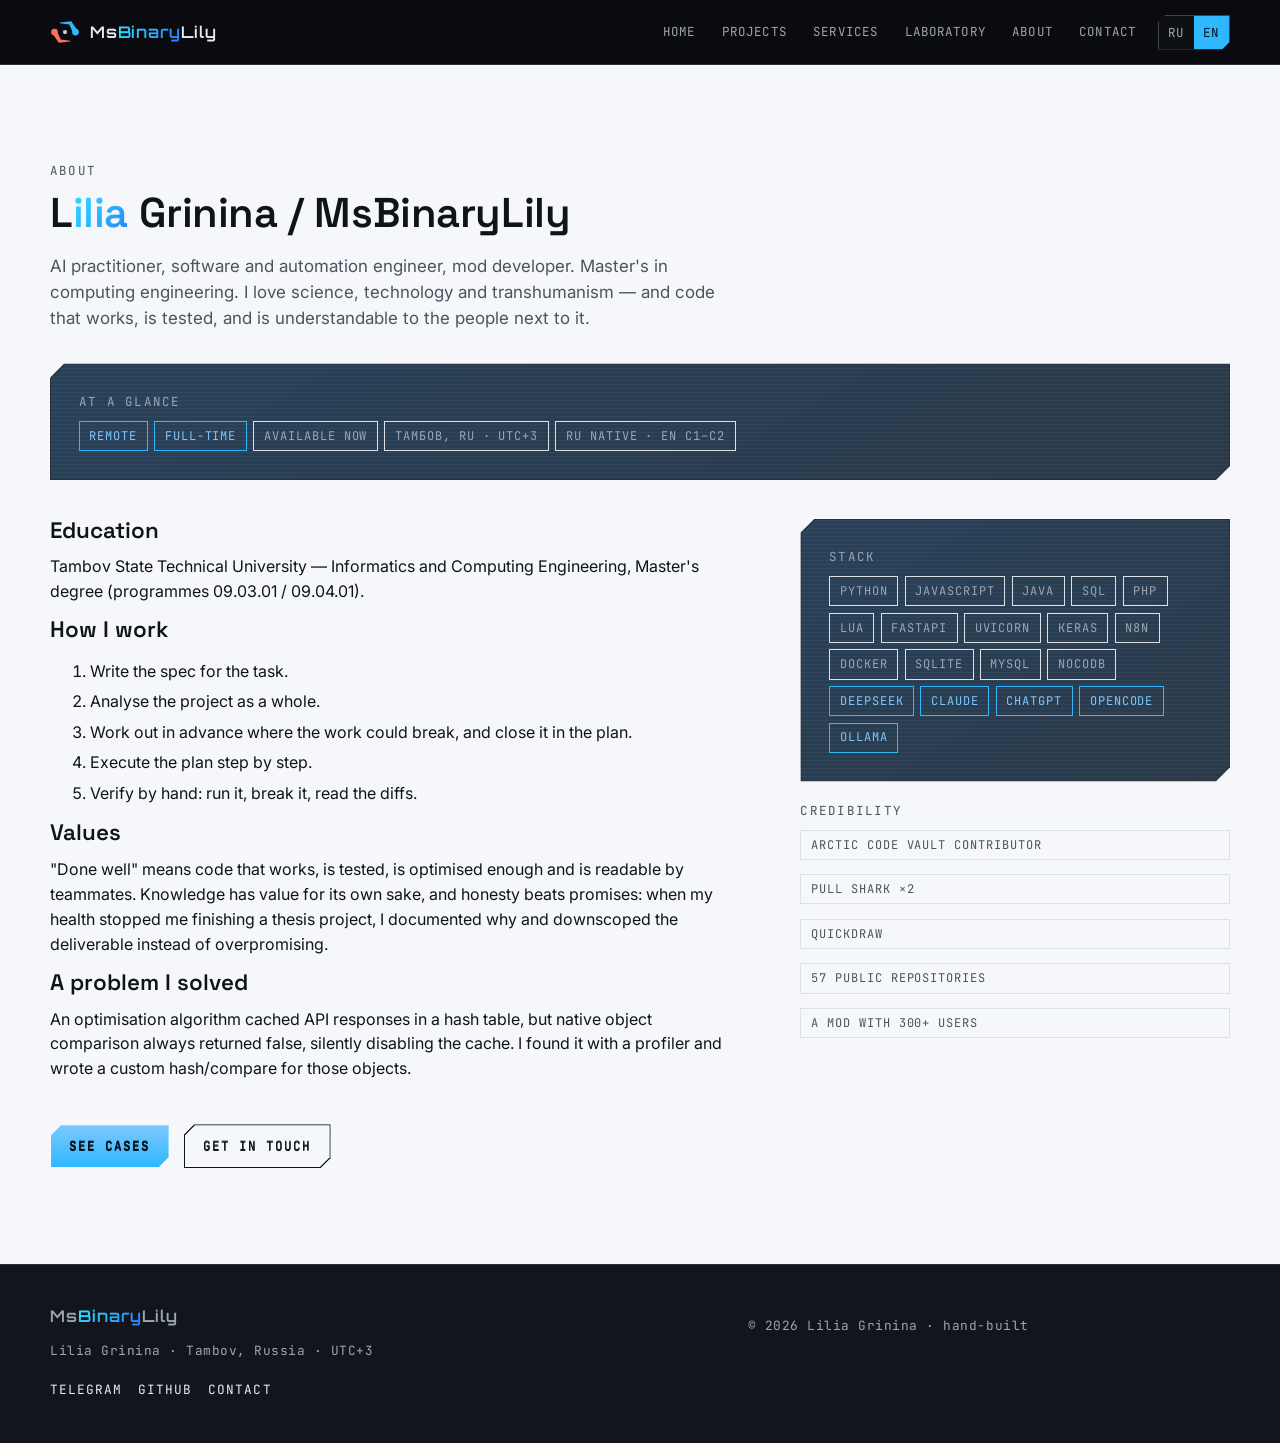
==== commit f740e1b1: "Give every case a real visual: screenshots with bilingual alt text, index thumbnails, links that ope" ====
--- a/about.html
+++ b/about.html
@@ -125,8 +125,8 @@
       <p class="brand-name" style="margin:0 0 .5rem">Ms<b>Binary</b>Lily</p>
       <p class="footer-meta" data-ru="Лилия Гринина · Тамбов, Россия · UTC+3" data-en="Lilia Grinina · Tambov, Russia · UTC+3">Лилия Гринина · Тамбов, Россия · UTC+3</p>
       <div class="footer-links" style="margin-top:.9rem">
-        <a href="https://t.me/MsBinaryLily" rel="noopener">Telegram</a>
-        <a href="https://github.com/IonShieldQuad" rel="noopener">GitHub</a>
+        <a href="https://t.me/MsBinaryLily" rel="noopener noreferrer" target="_blank">Telegram</a>
+        <a href="https://github.com/IonShieldQuad" rel="noopener noreferrer" target="_blank">GitHub</a>
         <a href="contact.html" data-ru="контакты" data-en="contact">контакты</a>
       </div>
     </div>
--- a/css/main.css
+++ b/css/main.css
@@ -493,10 +493,97 @@
   border: 1px solid var(--hot); padding: 0.2rem 0.45rem;
 }
 
+/* Price: on the services cards the number is the message, so it takes the display
+   face at heading scale and the accent step that clears 4.5:1 on the card fill
+   (--accent is only 3.62:1 on --panel, so a figure never uses it as text).
+   One markup for the services page and the teaser on index.html: data-price names
+   the package, and verify.cjs compares the two pages on it. */
+.price-line { display: flex; align-items: baseline; gap: 0.4rem; margin: 0.1rem 0 0; }
+.price-from {
+  font-family: var(--font-mono); font-size: 0.8rem; letter-spacing: 0.12em;
+  text-transform: uppercase; color: var(--ink-dim);
+}
+.price-num {
+  font-family: var(--font-display); font-size: 1.45rem; font-weight: 600;
+  letter-spacing: -0.01em; color: var(--accent-ink);
+}
+.section-carbon .price-from { color: var(--text-on-dark-dim); }
+.section-carbon .price-num { color: var(--accent-bright); }
+
+/* who the package suits: a labelled line rather than a bullet, because it is the
+   thing  "does this page describe me"  is actually answered from */
+.card-fit { display: grid; gap: 0.2rem; }
+.card-fit-label {
+  font-family: var(--font-mono); font-size: 0.8rem; letter-spacing: 0.12em;
+  text-transform: uppercase; color: var(--ink-dim);
+}
+
+/* the explicit exclusions live in the same card as the price, above the next step,
+   so "what am I not buying" never needs a second page */
+.card-scope {
+  font-family: var(--font-mono); font-size: 0.8rem; line-height: 1.5;
+  color: var(--ink-dim); border-top: 1px solid var(--line); padding-top: 0.6rem;
+}
+
+/* the per-package next step: a text link, 44px tall so it is as tappable as a
+   button while leaving the single primary action to the block below the cards */
+.card-cta {
+  display: inline-flex; align-items: center; min-height: 44px;
+  font-family: var(--font-mono); font-size: 0.8rem; letter-spacing: 0.08em;
+  text-transform: uppercase; text-decoration: none; color: var(--accent-ink);
+}
+.card-cta:hover { color: var(--accent-deep); text-decoration: underline; text-underline-offset: 3px; }
+
+/* the includes list keeps one rhythm across all three packages */
+.card .plain-list { gap: 0.4rem; font-size: 0.92rem; }
+
+/* the price strip under the lede: a client who never scrolls still learns the three
+   package prices, and each one jumps to its card. Same data-price spans as the
+   cards, so the harness can prove the two never disagree. */
+.price-strip {
+  display: flex; flex-wrap: wrap; align-items: baseline;
+  gap: 0.4rem 1.1rem; margin: 1.2rem 0 0;
+  font-family: var(--font-mono); font-size: 0.85rem;
+}
+.price-strip-label {
+  font-size: 0.8rem; letter-spacing: 0.12em; text-transform: uppercase;
+  color: var(--ink-dim);
+}
+.price-strip-item {
+  display: inline-flex; align-items: baseline; gap: 0.35rem;
+  text-decoration: none; color: var(--ink-dim);
+  border-bottom: 1px solid var(--line); padding-bottom: 0.15rem;
+}
+.price-strip-item:hover { color: var(--accent-ink); border-bottom-color: var(--accent); }
+.price-strip .price-num { font-size: 1.05rem; }
+
+/* on a phone the strip is a price list, not a row: three packages side by side do
+   not fit, and a wrapped flex row reads as a broken sentence. Name on the left,
+   "от" and the figure on the right. */
+@media (max-width: 639px) {
+  .price-strip { display: grid; grid-template-columns: 1fr; gap: 0.25rem; margin-top: 0.9rem; }
+  .price-strip .price-num { font-size: 1rem; }
+  .price-strip-item { padding-bottom: 0.2rem; }
+  .price-strip-item { display: grid; grid-template-columns: 1fr auto auto; gap: 0.35rem; align-items: baseline; }
+}
+
 .section-carbon .card { --ring-color: var(--line-dark); --ring-surface: var(--carbon-2); color: var(--text-on-dark); }
 .section-carbon .card-hex { color: var(--text-on-dark-dim); }
 .section-carbon .card p { color: var(--text-on-dark-dim); }
 .section-carbon .card-flag { color: var(--hot); }
+
+/* the card thumbnail is the case's own visual, bled to the card edge (the card's
+   padding is 1.3rem 1.3rem 1.5rem). A fixed 16:10 box means the grid never
+   reflows when a screenshot of a different height loads. */
+.card-thumb {
+  margin: -1.3rem -1.3rem 0;
+  border-bottom: 1px solid var(--line);
+  background: var(--carbon-2);
+  aspect-ratio: 16 / 10;
+  overflow: hidden;
+}
+.card-thumb img { width: 100%; height: 100%; object-fit: cover; object-position: top center; }
+.section-carbon .card-thumb { border-bottom-color: var(--line-dark); }
 
 /* --------------------------------------------------------------- holo block -- */
 .holo {
@@ -557,7 +644,31 @@
 .evidence a { font-family: var(--font-mono); font-size: 0.82rem; word-break: break-word; overflow-wrap: anywhere; }
 .pager { display: flex; justify-content: space-between; gap: 1rem; flex-wrap: wrap; border-top: 1px solid var(--line); padding-top: 1.4rem; }
 .pager a { font-family: var(--font-mono); font-size: 0.8rem; text-decoration: none; letter-spacing: 0.06em; }
+/* a pager link is a real target: 20px of line box fails WCAG 2.2 AA 2.5.8 (24x24),
+   and it is the only way on from a case besides the nav */
+.pager a { display: inline-flex; align-items: center; min-height: 24px; padding-block: 0.3rem; }
 .pager a:hover { color: var(--accent-ink); }
+
+/* case visuals: the artefact gallery sits between the case head and the body, so
+   the first thing a reader meets is the evidence, not a wall of copy */
+.case-gallery-band { padding-block: clamp(1.6rem, 4vw, 2.6rem); }
+.case-gallery { display: grid; gap: var(--gap); }
+.case-figure { margin: 0; display: grid; gap: 0.6rem; }
+.case-figure img {
+  width: 100%; height: auto;
+  border: 1px solid var(--line);
+  background: var(--panel-2);
+}
+.case-figure figcaption {
+  font-family: var(--font-mono); font-size: 0.78rem; line-height: 1.55;
+  letter-spacing: 0.02em; color: var(--ink-dim); max-width: 76ch;
+}
+@media (min-width: 900px) {
+  .case-gallery { grid-template-columns: repeat(auto-fit, minmax(300px, 1fr)); }
+  /* one figure alone must not stretch to 1180px: a 1280px capture stays readable
+     at its own width instead of being upscaled */
+  .case-figure:only-child { max-width: 900px; }
+}
 
 /* --------------------------------------------------------------- timeline -- */
 .timeline { display: grid; gap: 1.1rem; }
@@ -625,6 +736,9 @@
 .site-footer a { color: var(--text-on-dark); text-decoration: none; }
 .site-footer a:hover { color: var(--accent-bright); }
 .footer-links { display: flex; flex-wrap: wrap; gap: 1rem; font-family: var(--font-mono); font-size: 0.8rem; letter-spacing: 0.08em; text-transform: uppercase; }
+/* the footer's link row measures 20px tall on a phone — give each link a 24px+
+   hit area so it clears WCAG 2.2 AA 2.5.8 without changing the type */
+.footer-links a { display: inline-flex; align-items: center; min-height: 24px; padding-block: 0.3rem; }
 .footer-meta { font-family: var(--font-mono); font-size: 0.8rem; letter-spacing: 0.04em; }
 
 /* ------------------------------------------------------------ responsive -- */
